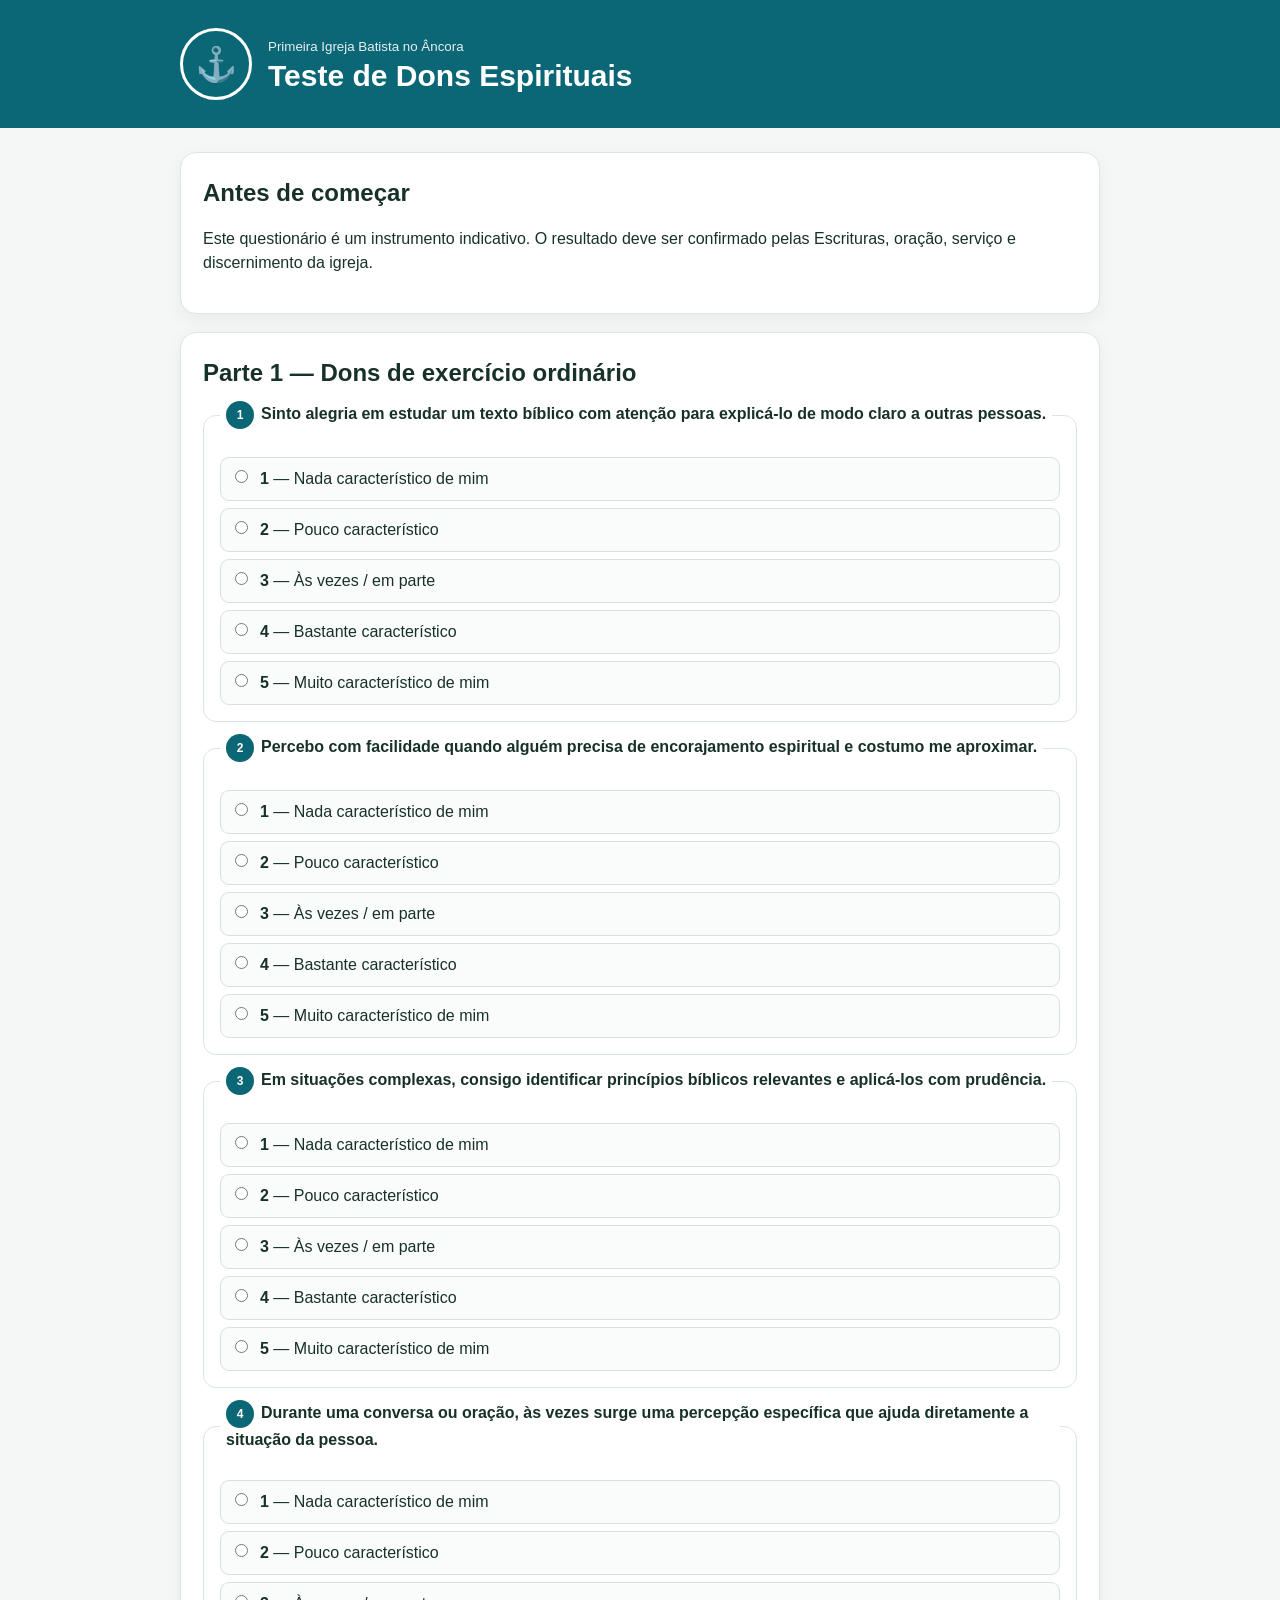
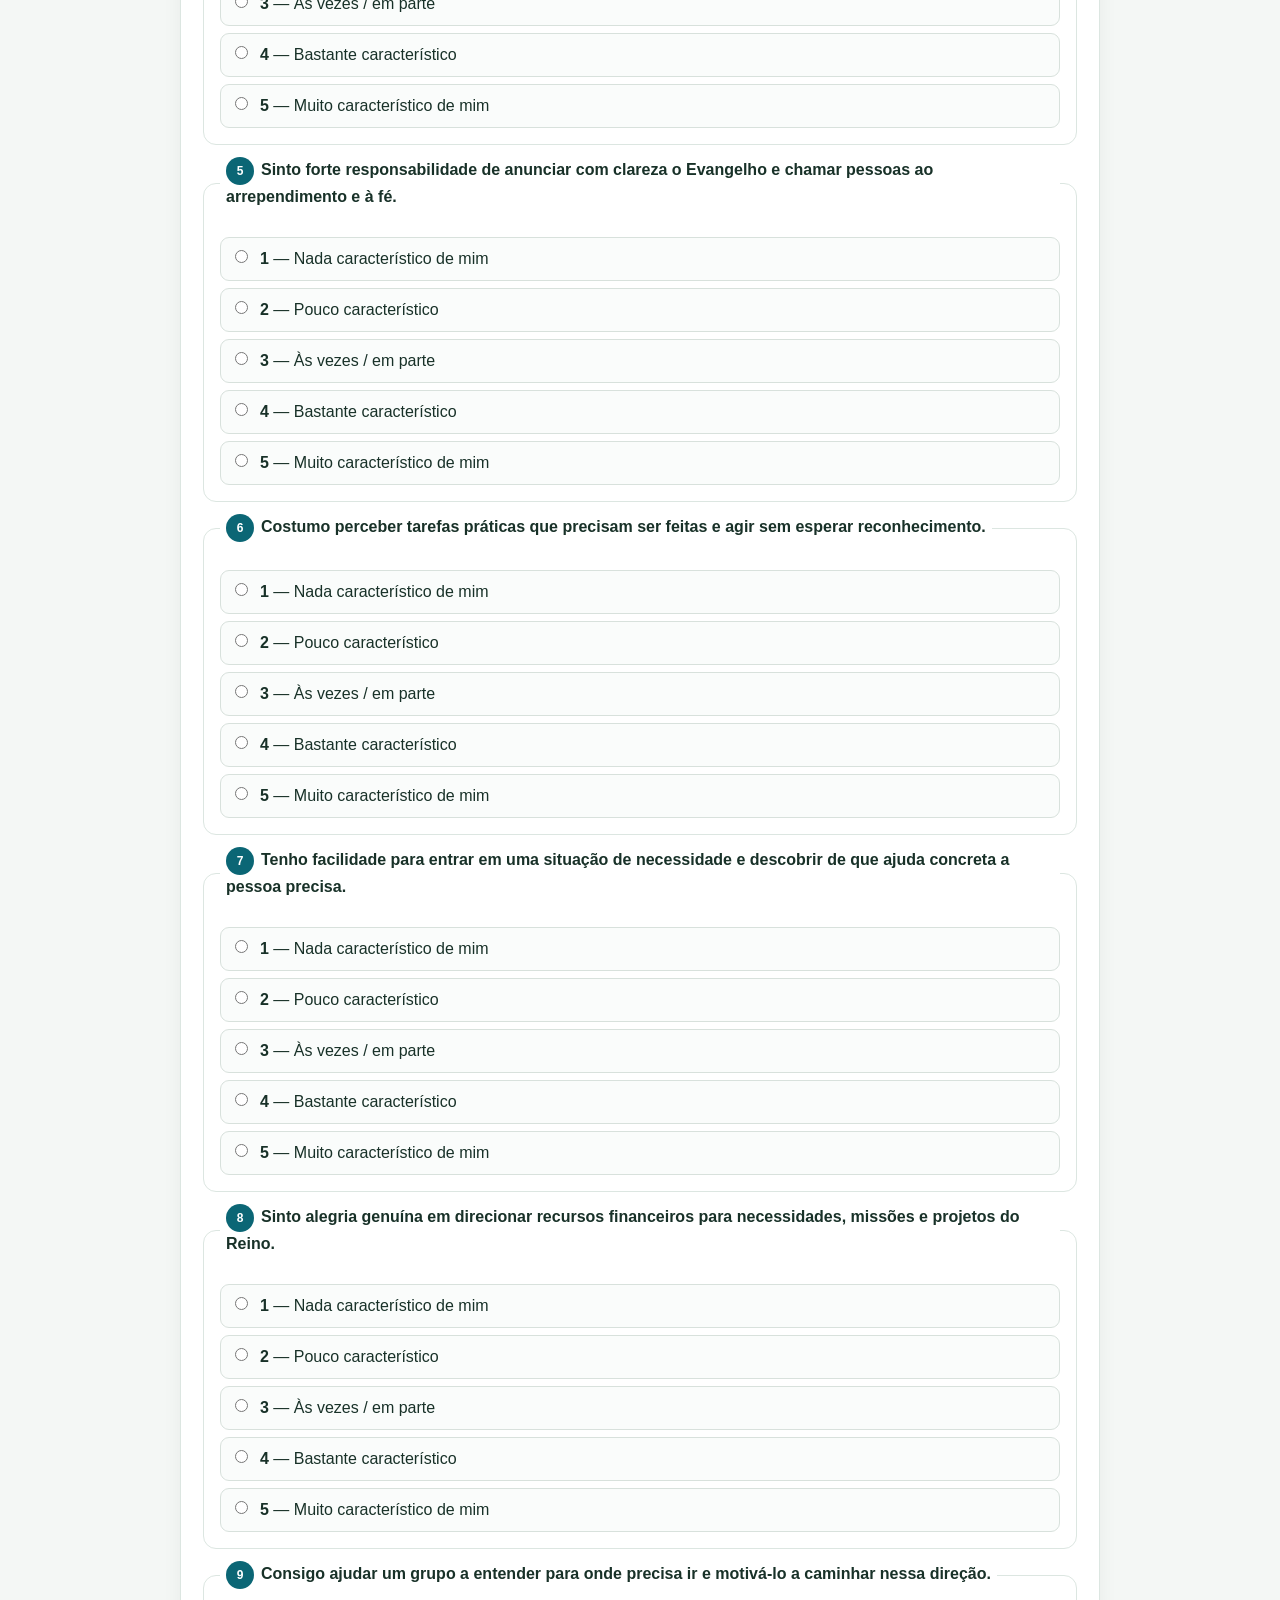
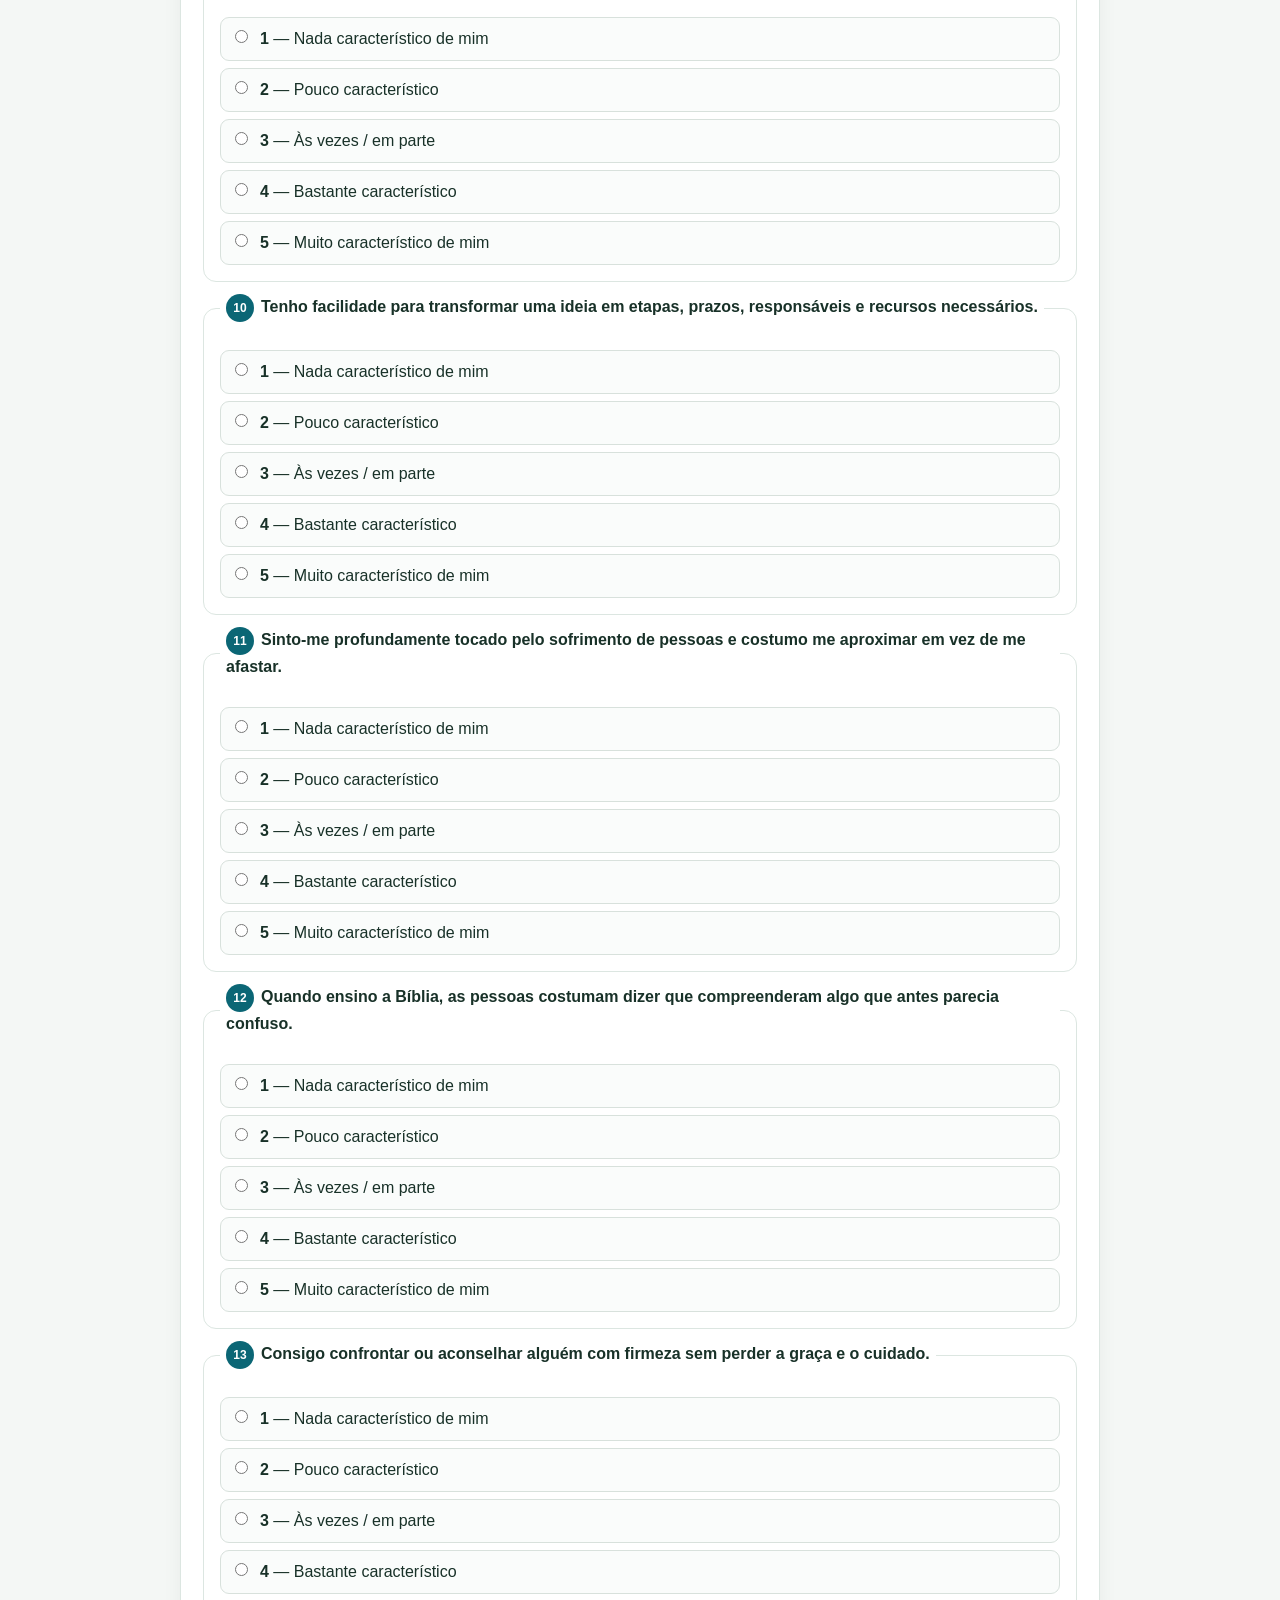
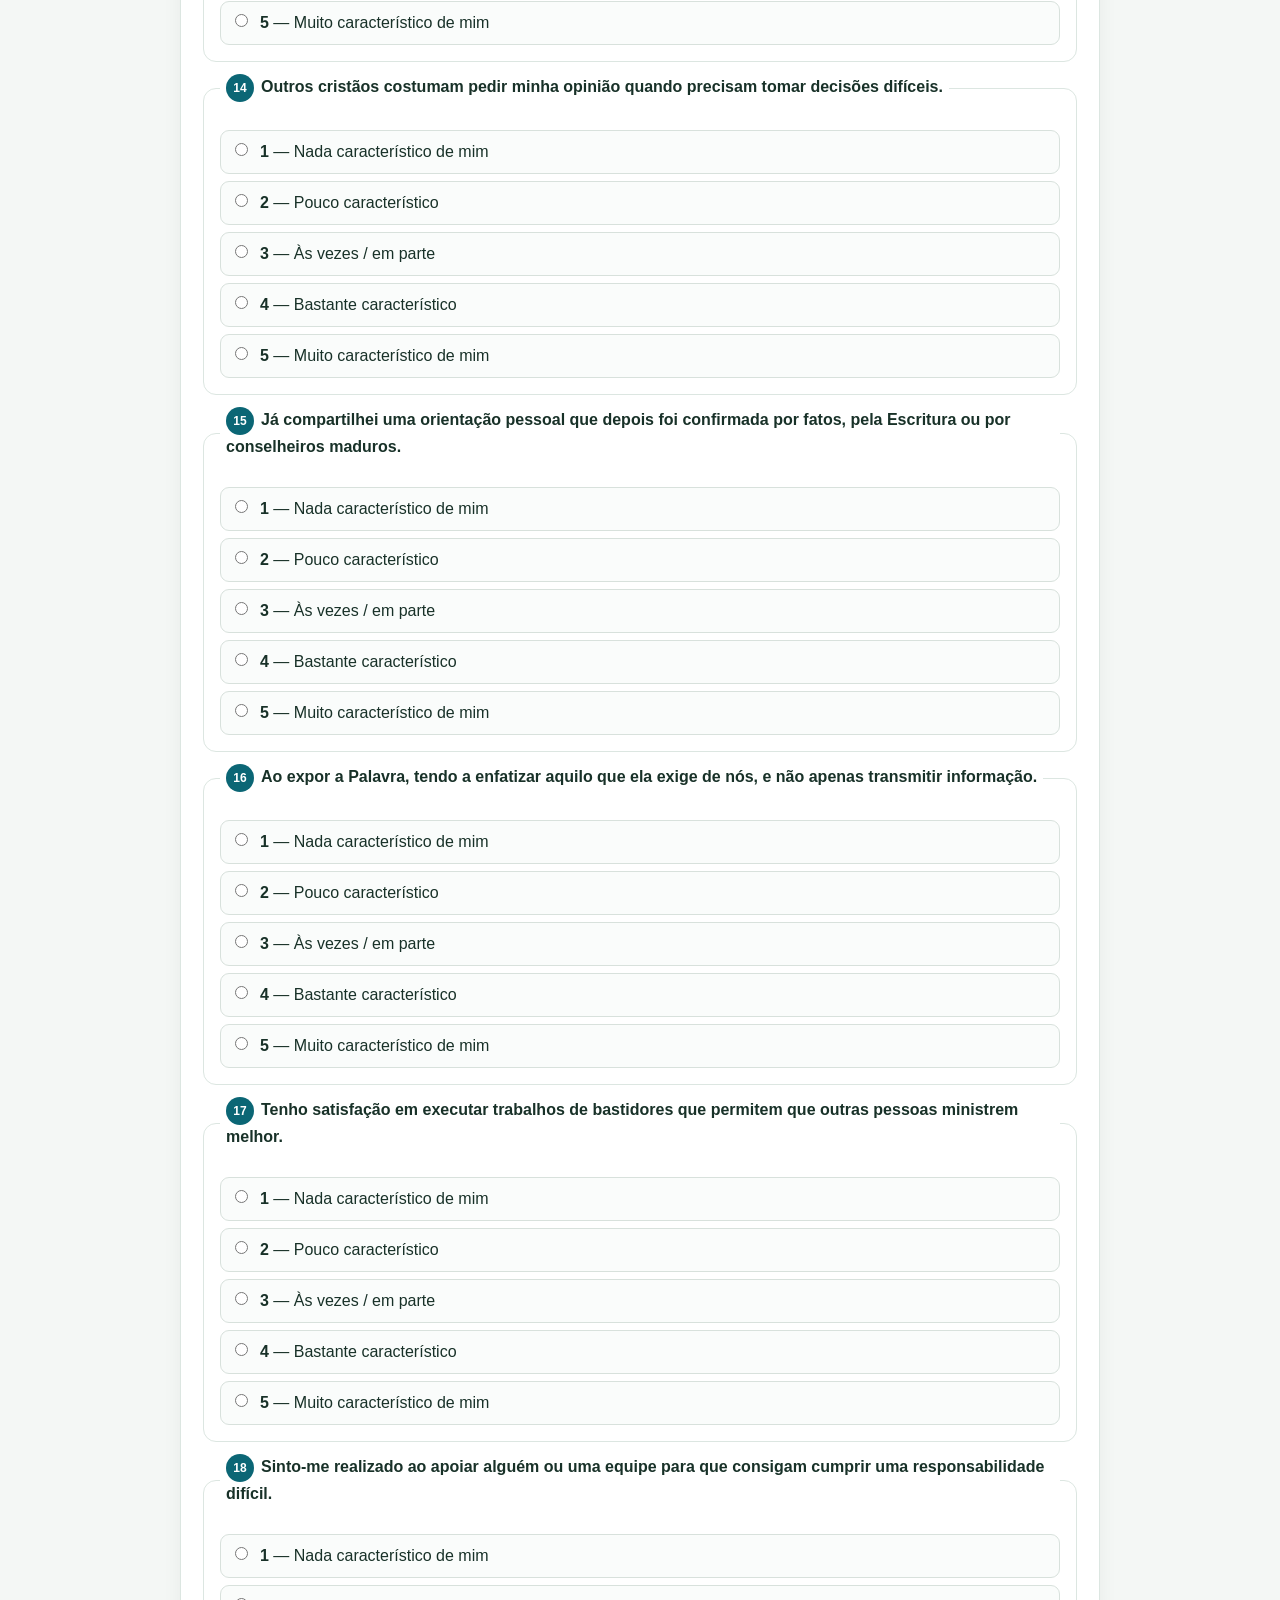
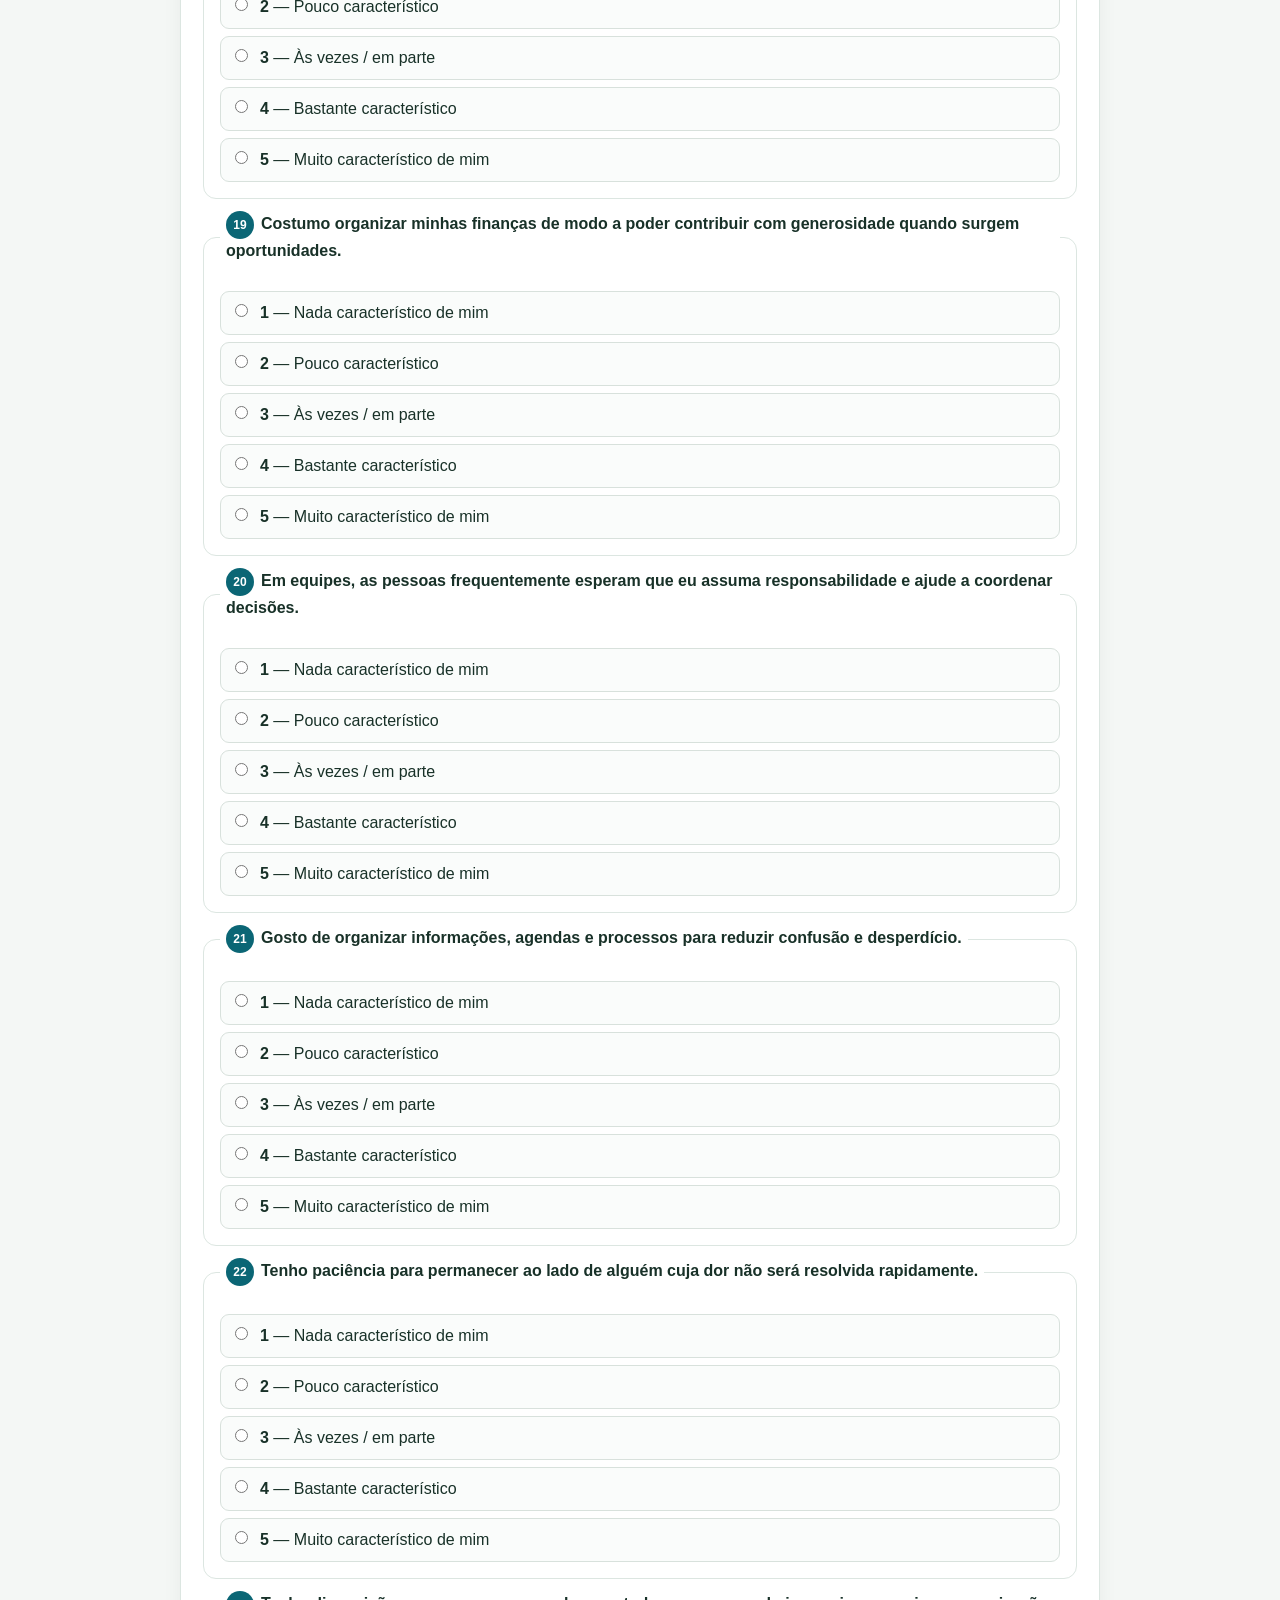
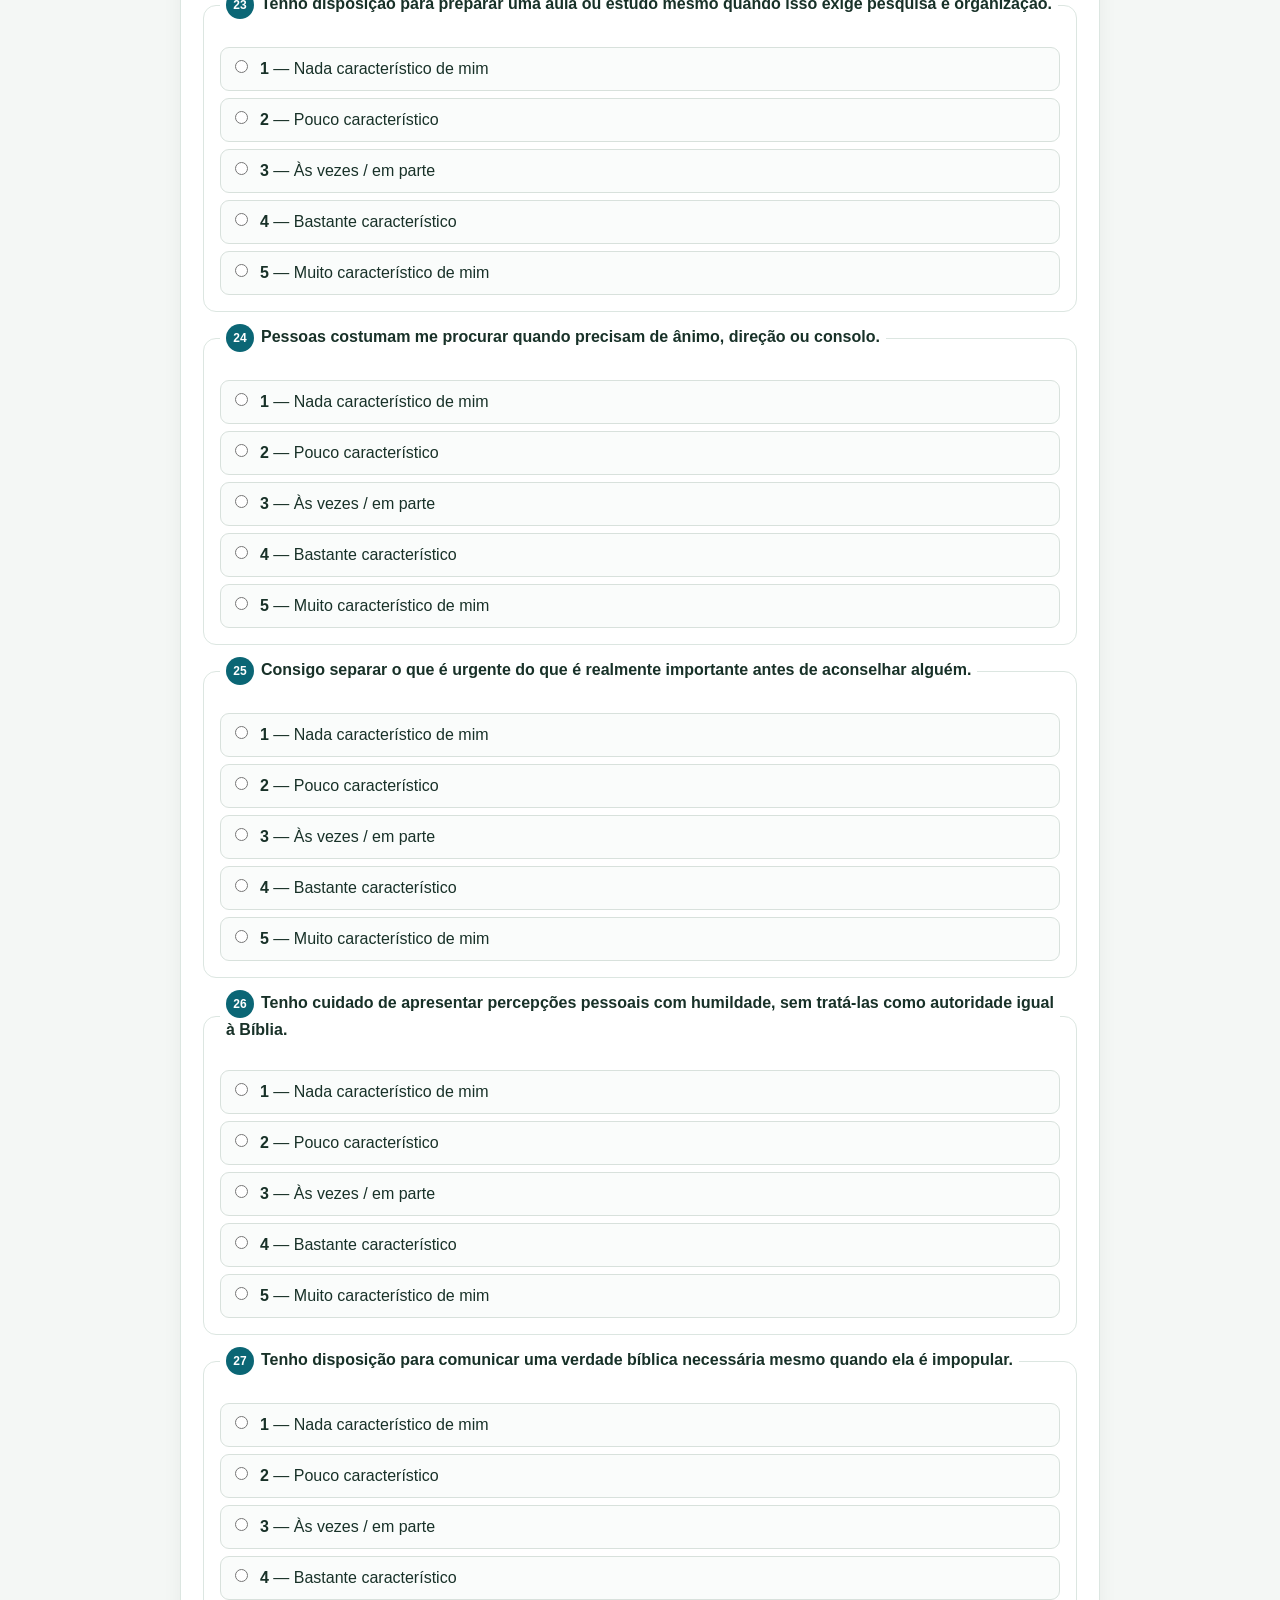
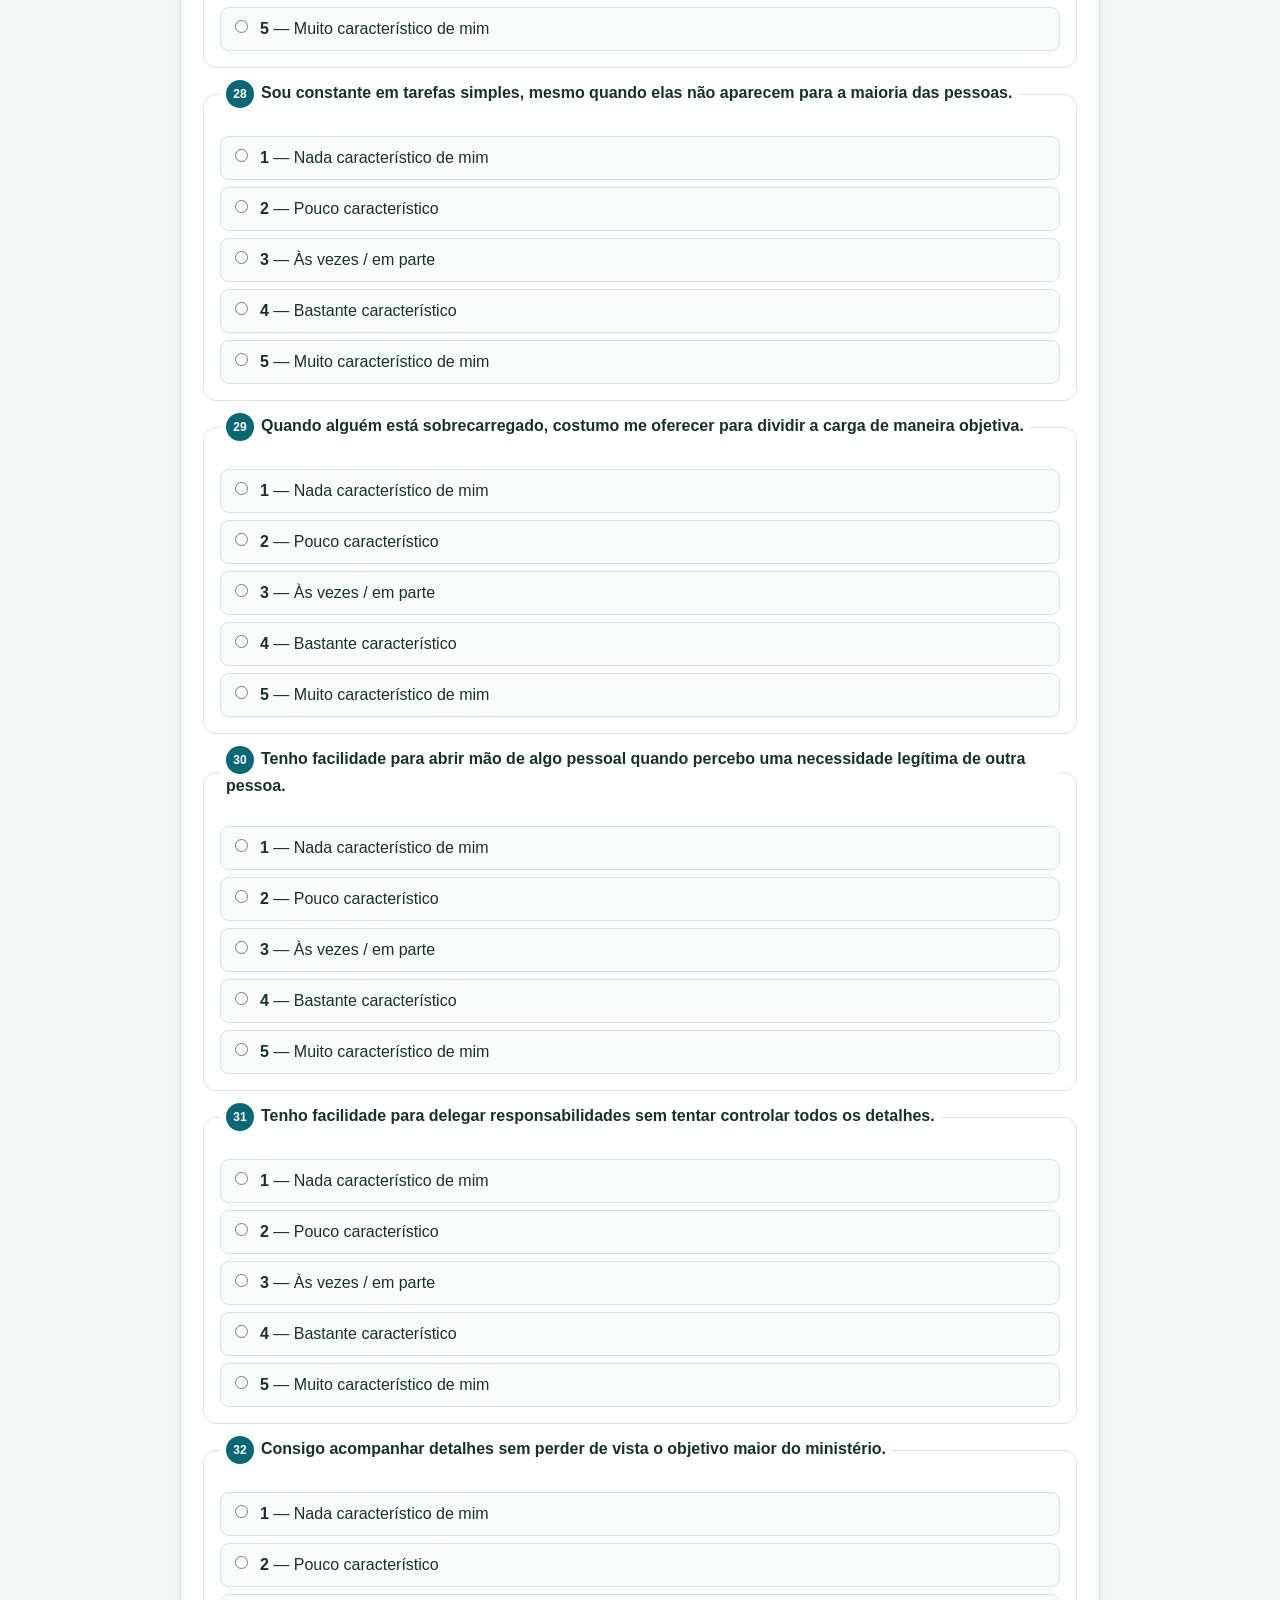
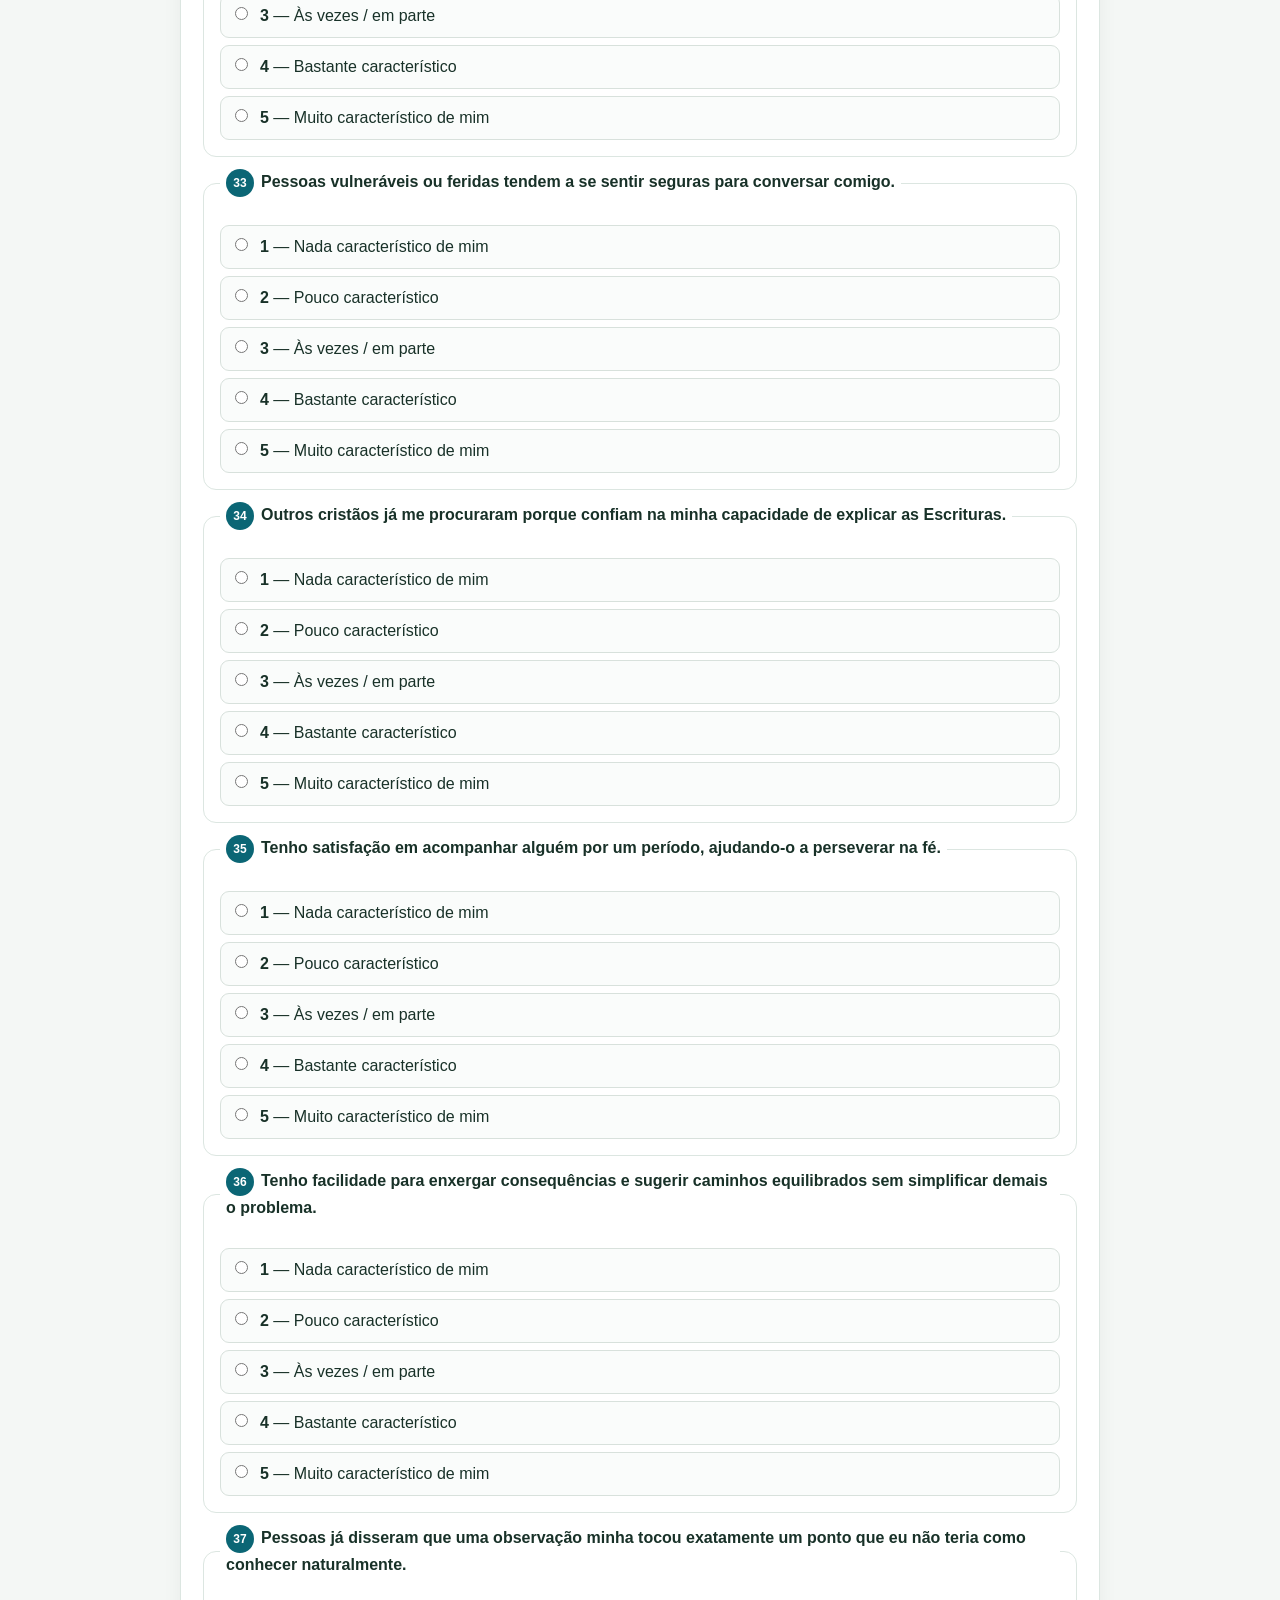
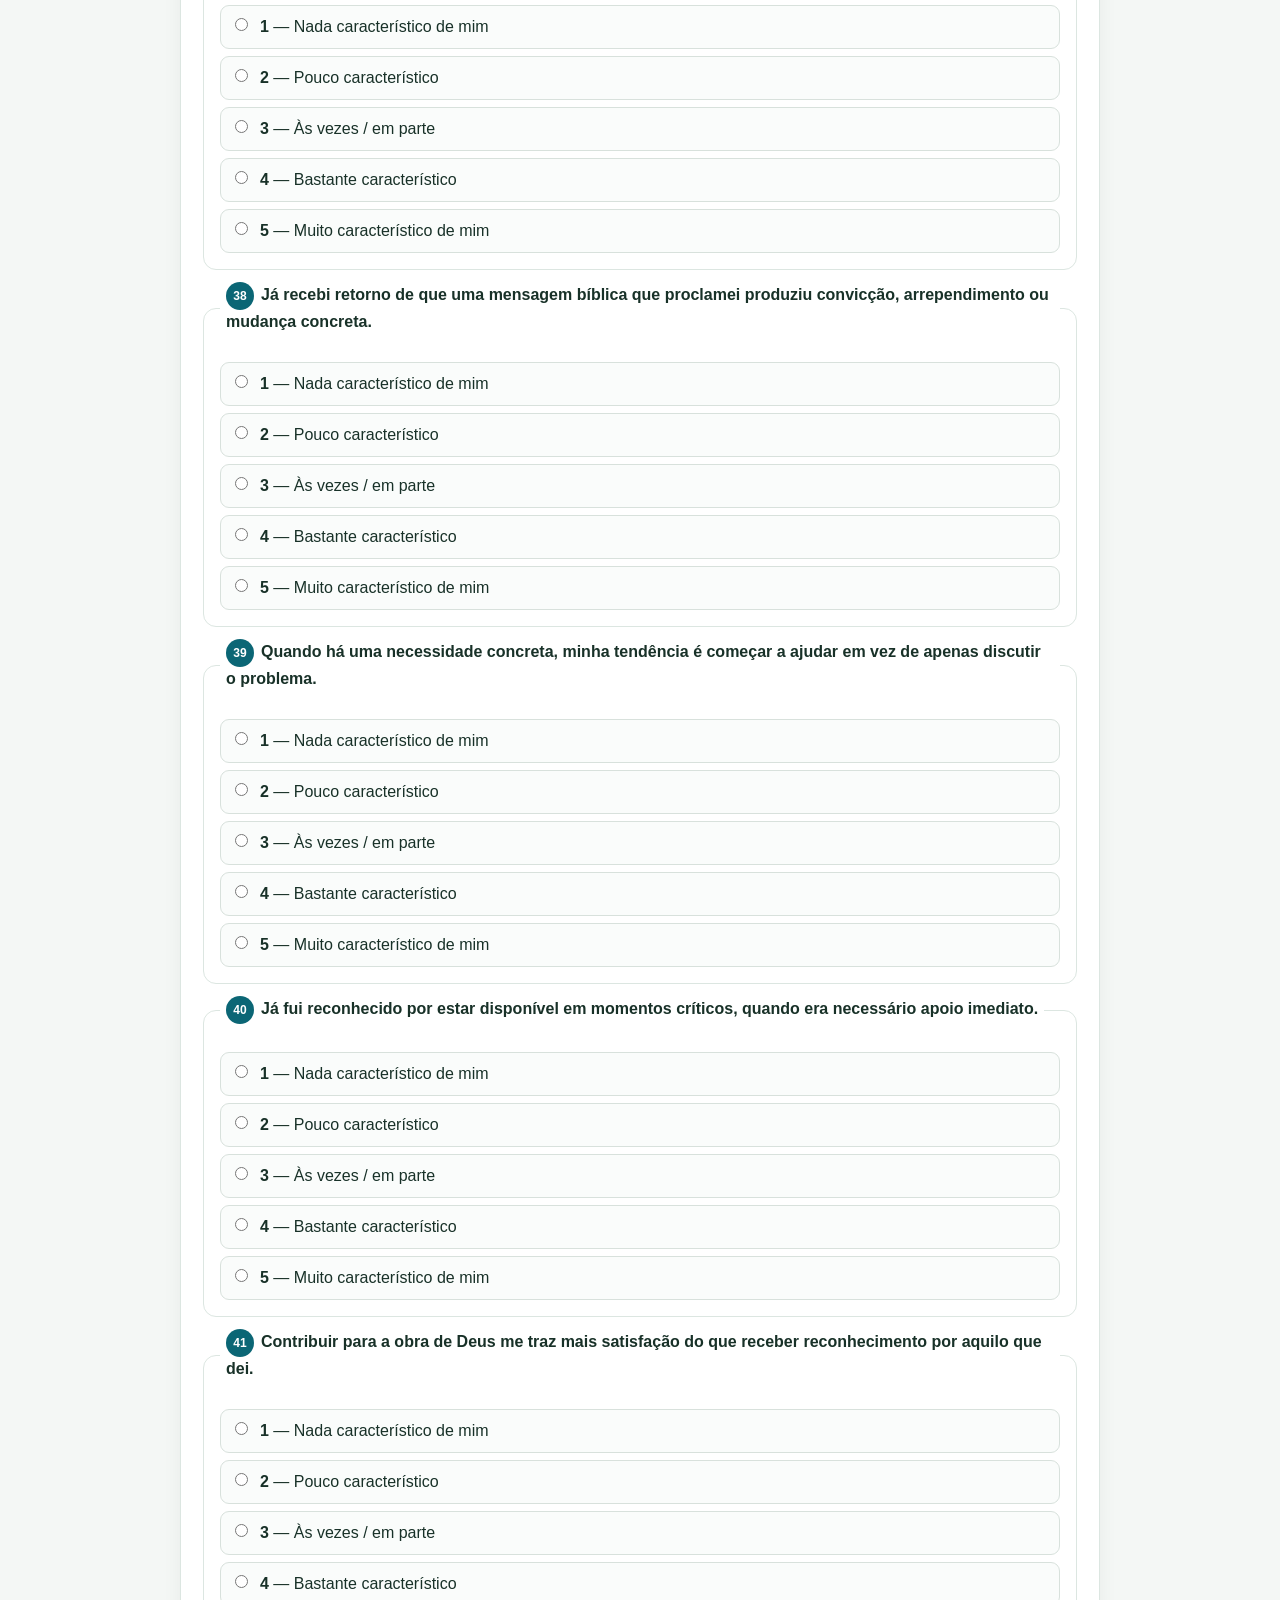
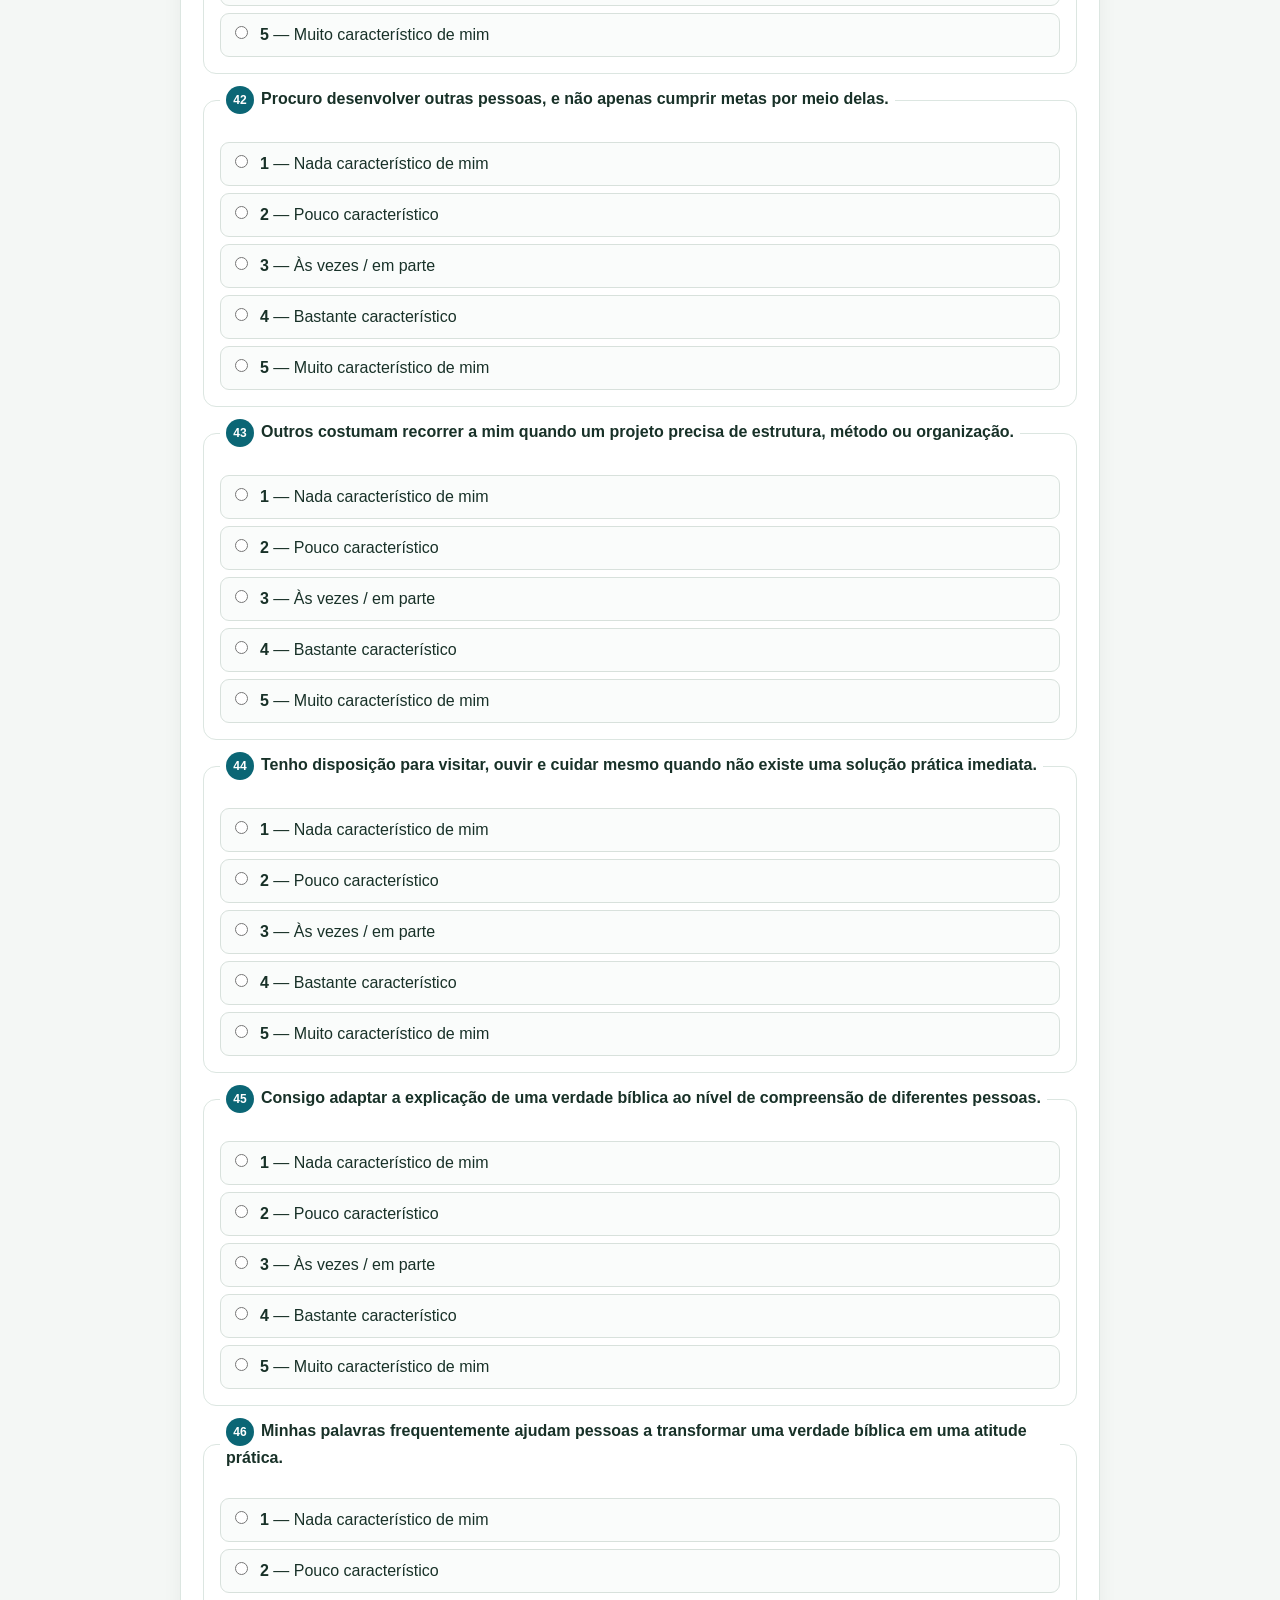
==== teste-dons-piba/index.html @ 8f3b0a71 "Publica página inicial do teste de dons" ====
<!doctype html><html lang="pt-BR"><head><meta charset="utf-8"><meta name="viewport" content="width=device-width,initial-scale=1"><title>Teste de Dons Espirituais — PIB no Âncora</title><link rel="stylesheet" href="style.css"></head><body><header><div class="wrap brand"><div class="mark">⚓</div><div><small>Primeira Igreja Batista no Âncora</small><h1>Teste de Dons Espirituais</h1></div></div></header><main class="wrap"><section class="card"><h2>Antes de começar</h2><p>Este questionário é um instrumento indicativo. O resultado deve ser confirmado pelas Escrituras, oração, serviço e discernimento da igreja.</p></section><form id="test" class="card"><h2>Parte 1 — Dons de exercício ordinário</h2><div id="ordinary"></div><h2>Parte 2 — Manifestações especiais</h2><div id="special"></div><button type="submit" class="primary">Ver resultados</button><div id="error" class="error">Responda todas as perguntas.</div></form><section id="results"><div class="card"><h2>Principais indicações</h2><div id="top" class="topgrid"></div></div><div class="card"><h2>Perfil completo</h2><div id="full"></div></div><div class="card"><h2>Manifestações especiais</h2><div id="specialResults" class="specialgrid"></div></div></section></main><script src="data1.js"></script><script src="data2.js"></script><script src="app.js"></script></body></html>
---- teste-dons-piba/style.css ----
*{box-sizing:border-box}body{margin:0;background:#f4f7f5;color:#183128;font-family:Arial,Helvetica,sans-serif;line-height:1.5}.wrap{width:94%;max-width:920px;margin:auto}header{background:#0b6675;color:#fff;padding:28px 0}.brand{display:flex;gap:16px;align-items:center}.mark{width:72px;height:72px;border:3px solid #fff;border-radius:50%;display:flex;align-items:center;justify-content:center;font-size:34px;font-weight:bold}.brand small{display:block;opacity:.9;margin-bottom:3px}.brand h1{margin:0;font-size:30px;line-height:1.05}main{padding:24px 0 48px}.card{background:#fff;border:1px solid #dce6e1;border-radius:16px;padding:22px;margin-bottom:18px;box-shadow:0 6px 20px rgba(0,0,0,.05)}h2{margin:0 0 10px}h3{margin:0 0 8px}.muted{color:#65756e}.notice{background:#eaf4f1;border-left:4px solid #0b6675;padding:13px 15px;border-radius:10px}.profile{display:grid;grid-template-columns:1fr 1fr;gap:12px}.profile label{font-weight:bold}.profile input{width:100%;margin-top:5px;padding:11px;border:1px solid #ccd8d2;border-radius:9px;font:inherit}.question{border:1px solid #dce6e1;border-radius:13px;padding:16px;margin:0 0 12px}.question legend{font-weight:bold;padding:0 6px}.qnum{display:inline-flex;width:28px;height:28px;align-items:center;justify-content:center;border-radius:50%;background:#0b6675;color:#fff;font-size:12px;margin-right:7px}.options{display:grid;gap:7px;margin-top:12px}.option{display:flex;align-items:flex-start;gap:9px;padding:9px;border:1px solid #d8e1dc;border-radius:9px;background:#fafcfb;cursor:pointer}.option input{margin-top:3px}.section-title{padding-top:8px}.actions{display:flex;gap:10px;flex-wrap:wrap;margin-top:16px}button,.btn{border:0;border-radius:10px;padding:12px 16px;font-weight:bold;cursor:pointer;text-decoration:none;display:inline-block}.primary{background:#0b6675;color:#fff}.secondary{background:#edf2ef;color:#183128}.error{display:none;background:#fff0f0;color:#8f2727;border:1px solid #efc8c8;padding:12px;border-radius:10px;margin-top:12px}#results{display:none}.topgrid{display:grid;grid-template-columns:repeat(3,1fr);gap:12px}.result{border:1px solid #dce6e1;border-radius:13px;padding:15px;background:#fafcfb}.rank{font-size:12px;text-transform:uppercase;color:#0b6675;font-weight:bold}.score{display:inline-block;margin:5px 0;background:#e5f0ed;border-radius:999px;padding:4px 8px;font-weight:bold}.bar{height:8px;background:#e7ece9;border-radius:99px;overflow:hidden;margin:7px 0}.bar span{display:block;height:100%;background:#0b6675}.row{padding:13px 0;border-bottom:1px solid #e5ebe8}.row:last-child{border-bottom:0}.rowhead{display:flex;justify-content:space-between;gap:10px;font-weight:bold}.specialgrid{display:grid;grid-template-columns:1fr 1fr;gap:10px}.tag{display:inline-block;padding:5px 8px;border-radius:999px;font-size:12px;font-weight:bold}.low{background:#edf1ef}.mid{background:#fff3c9}.high{background:#f8dfd7}.contact{background:#173f42;color:#fff}.contact a{color:#fff}.tiny{font-size:13px}footer{text-align:center;color:#68766f;padding:0 0 35px}@media(max-width:700px){.profile,.topgrid,.specialgrid{grid-template-columns:1fr}.brand h1{font-size:25px}.mark{width:58px;height:58px;font-size:28px}.card{padding:17px}}@media print{header,#test,.actions,footer{display:none!important}#results{display:block!important}.card{box-shadow:none}}
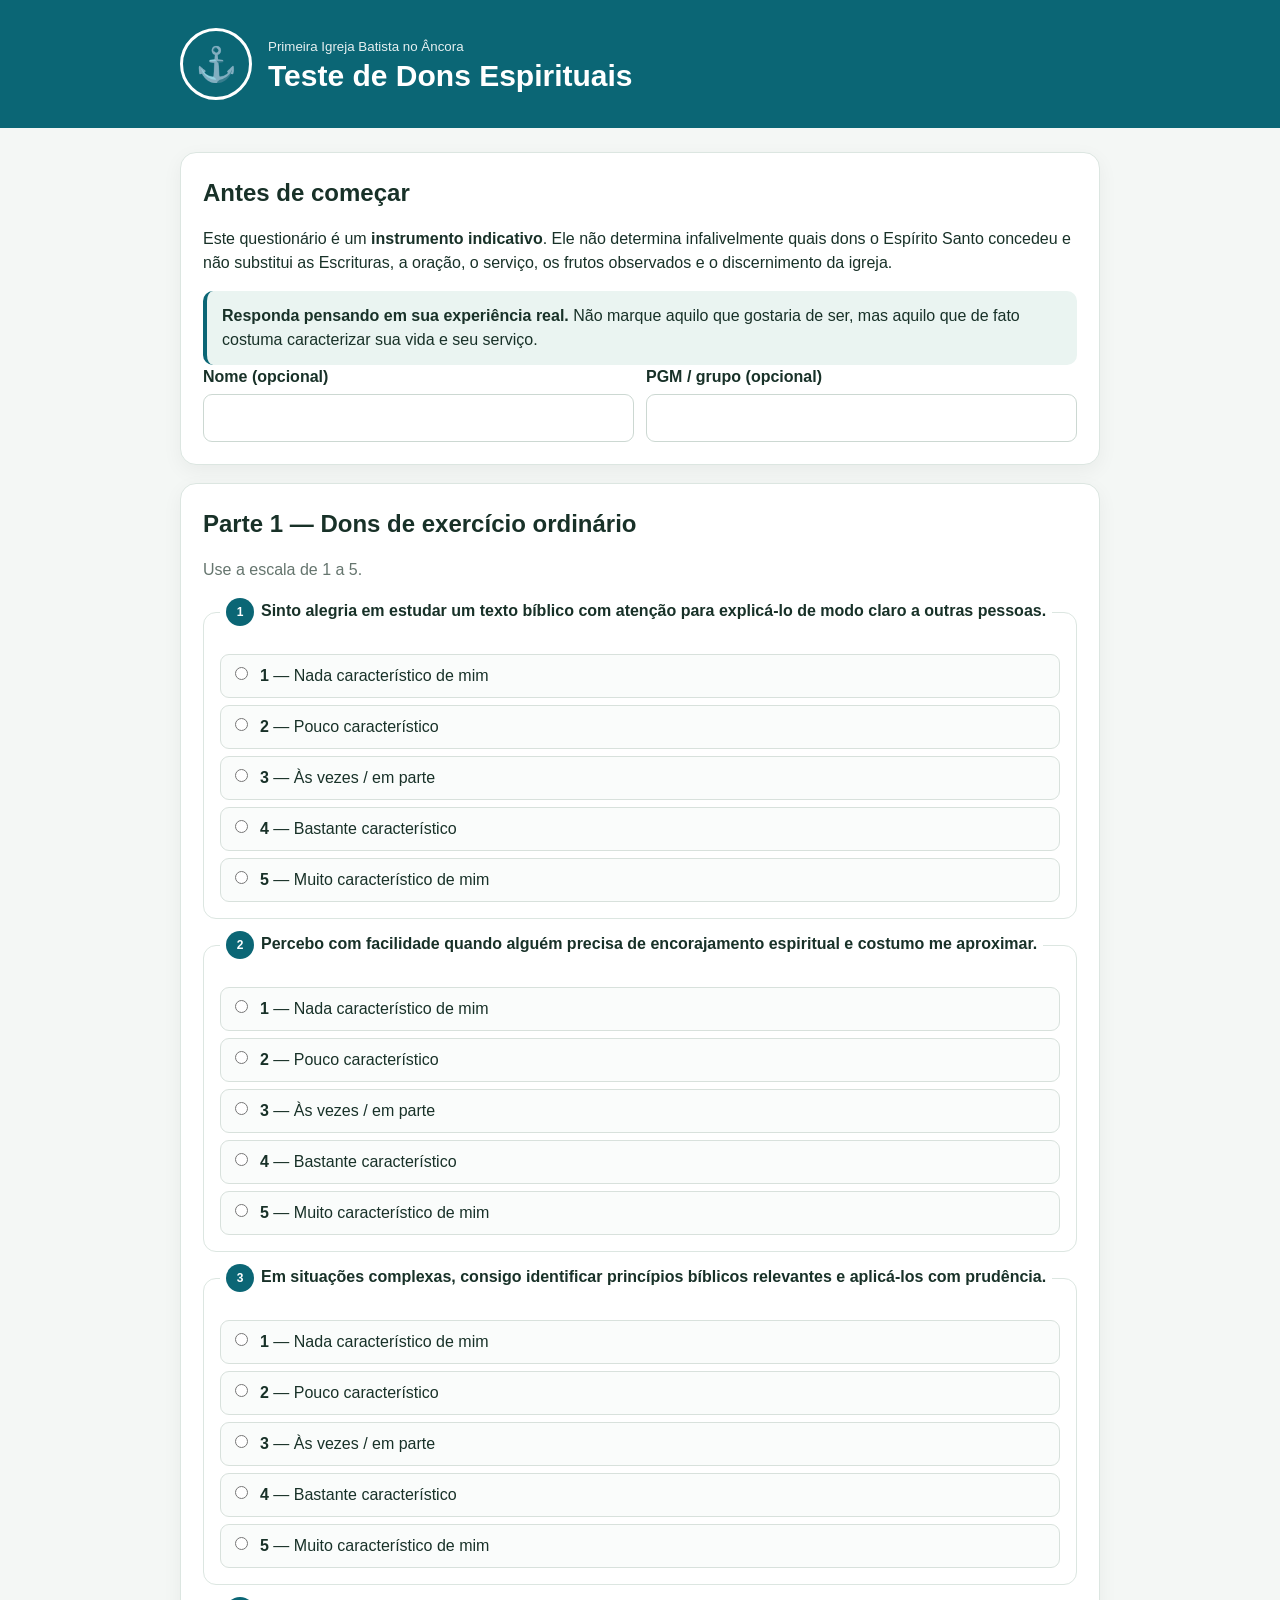
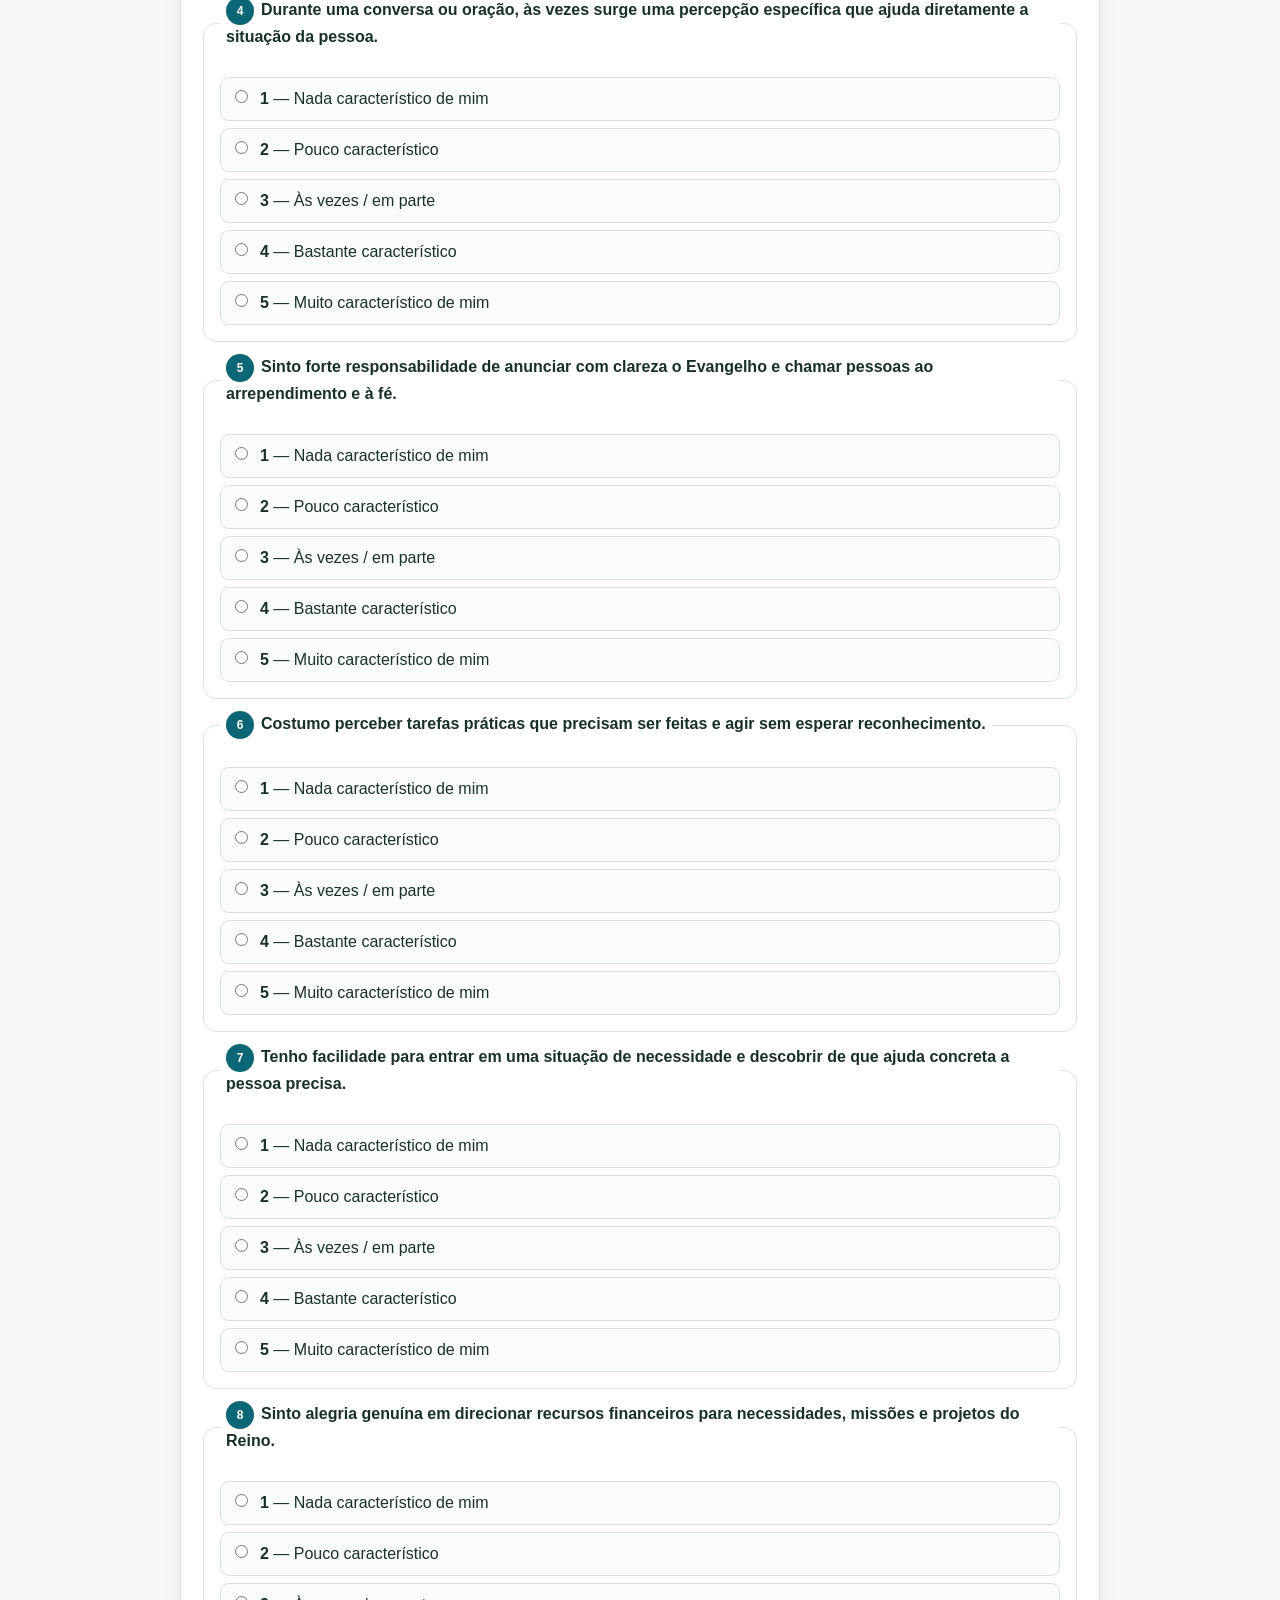
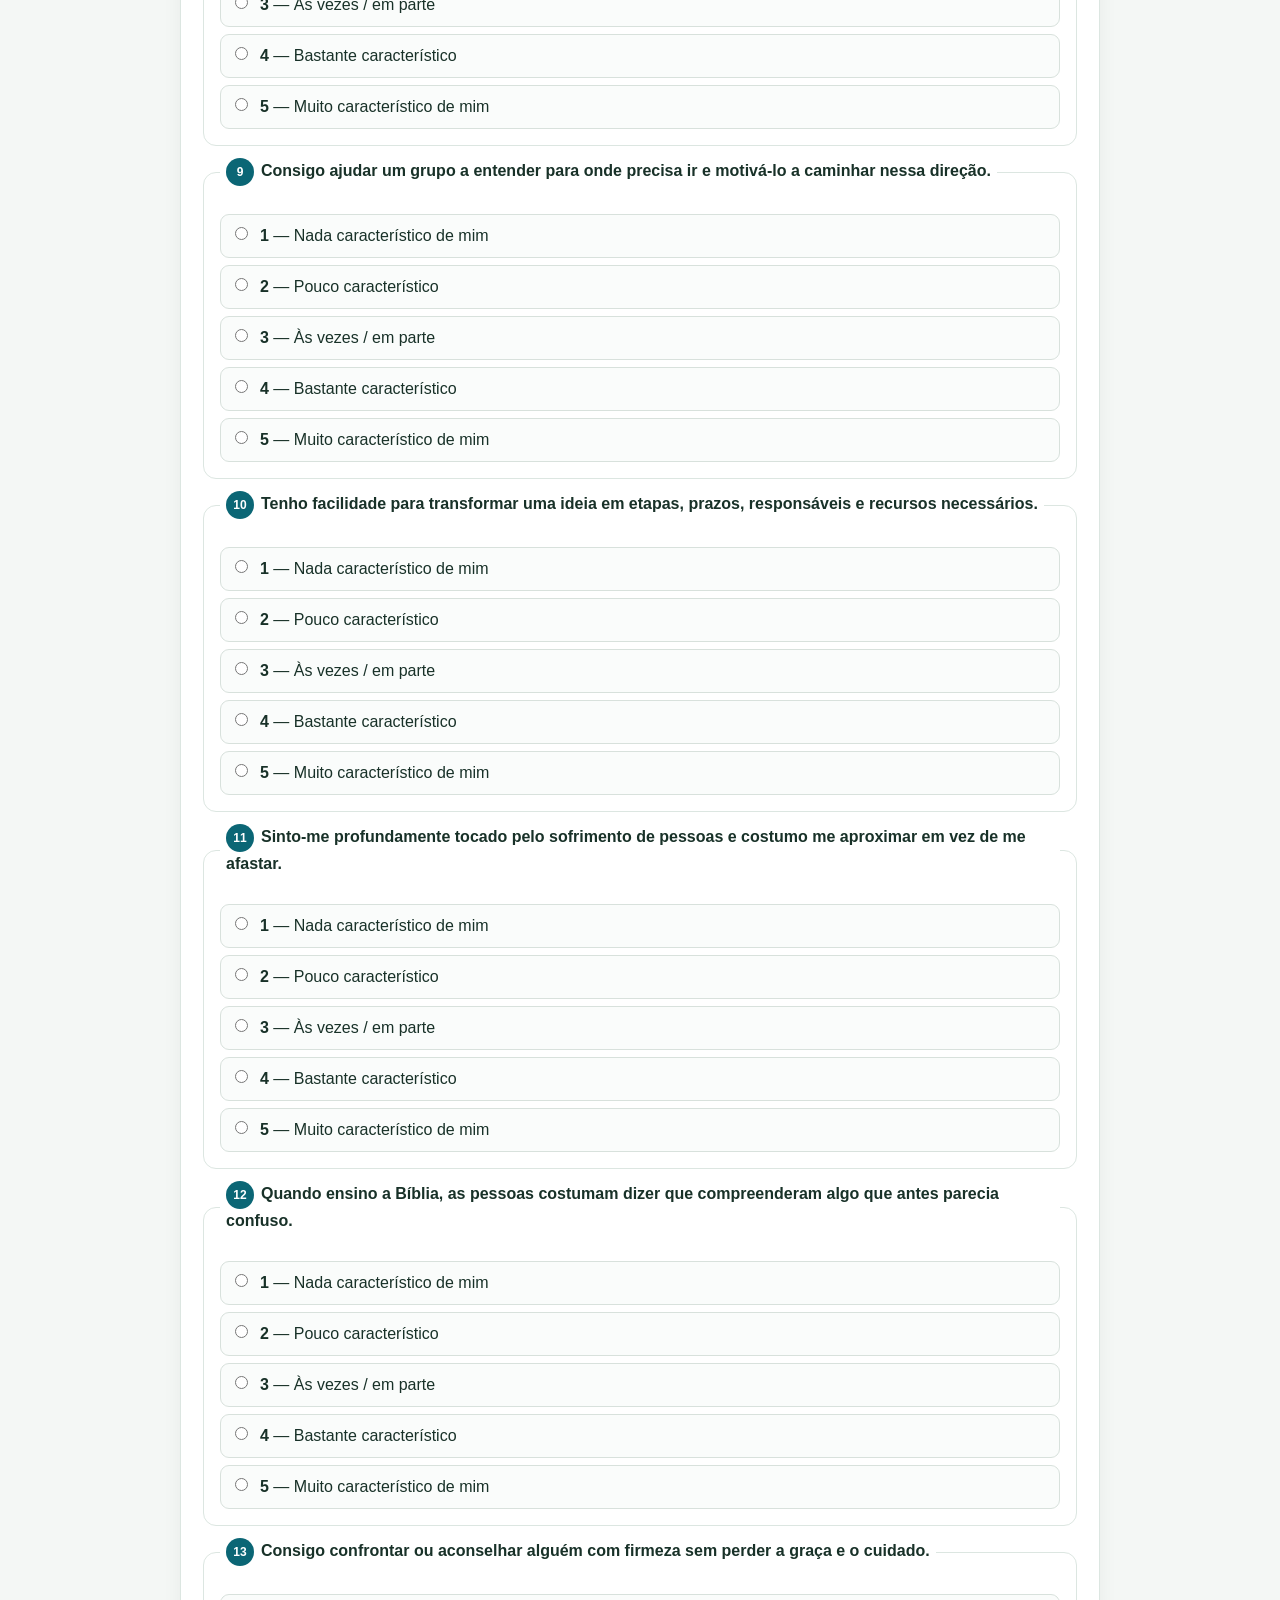
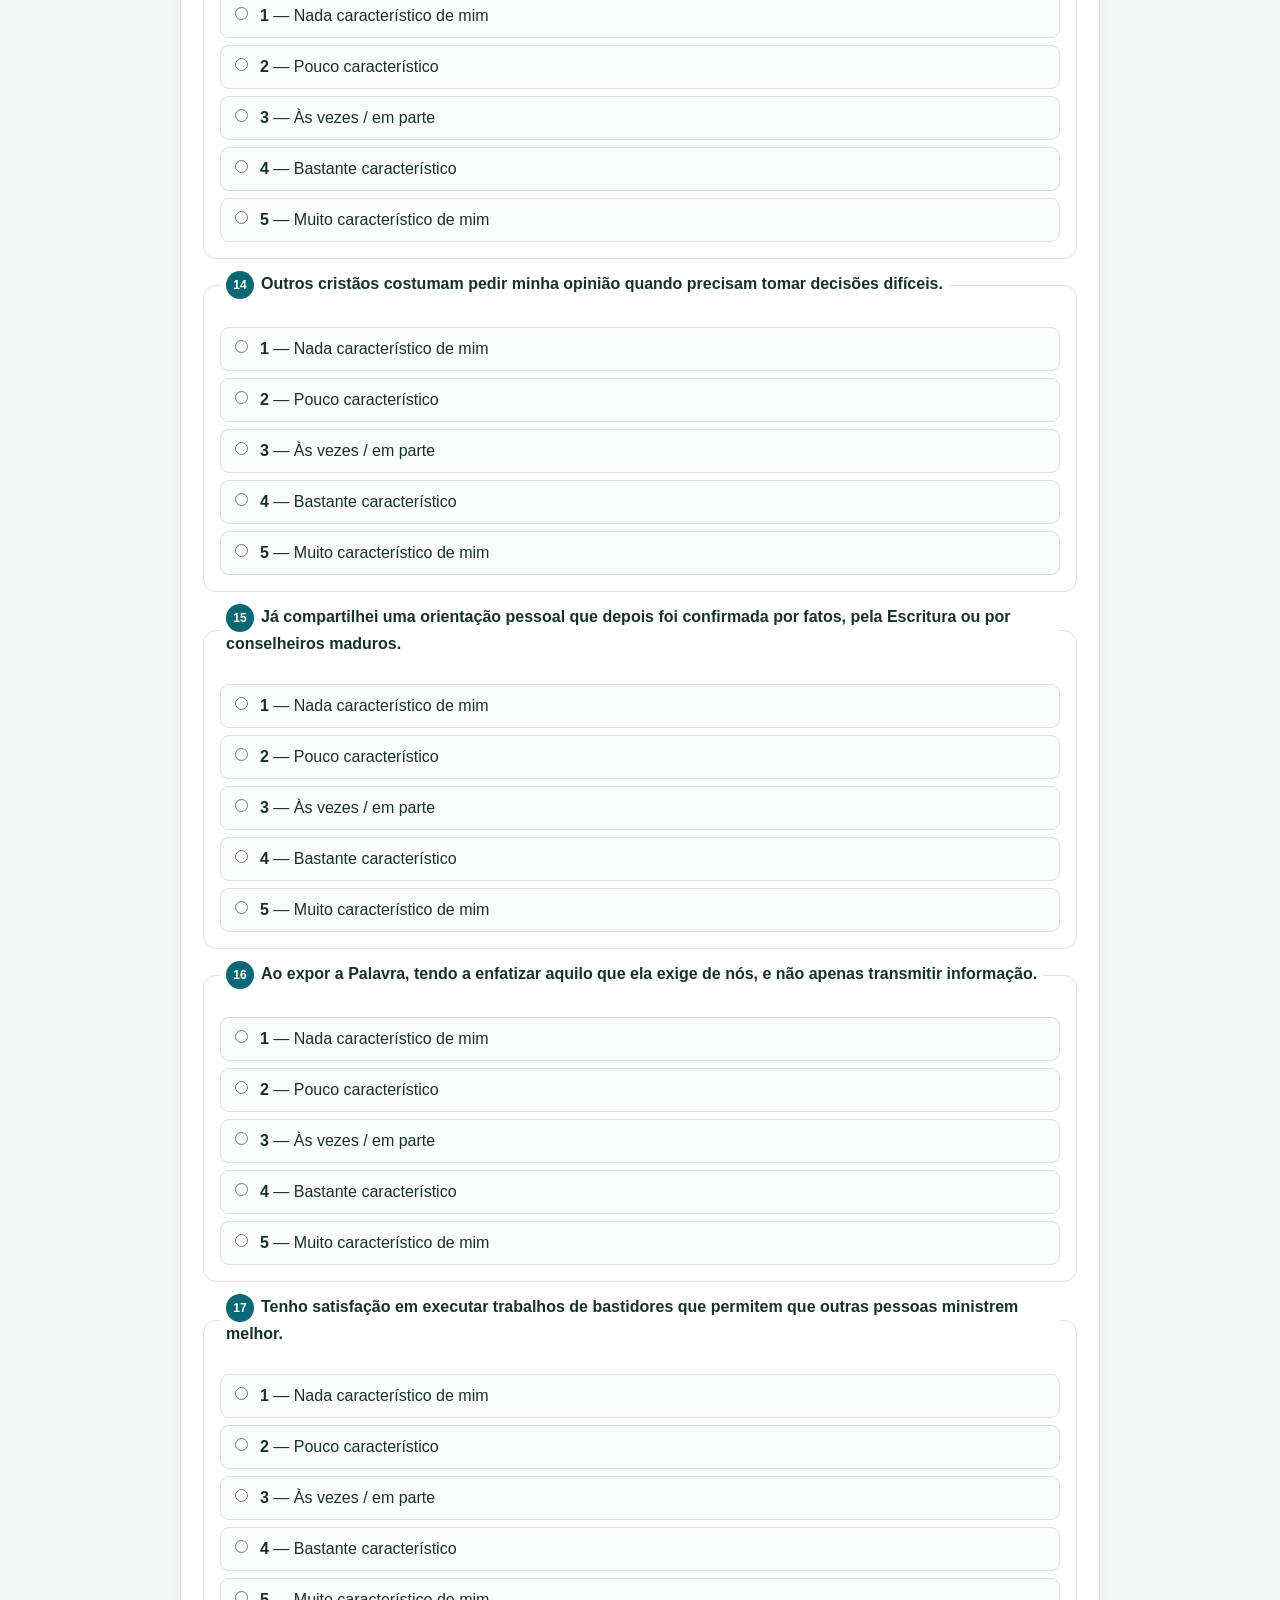
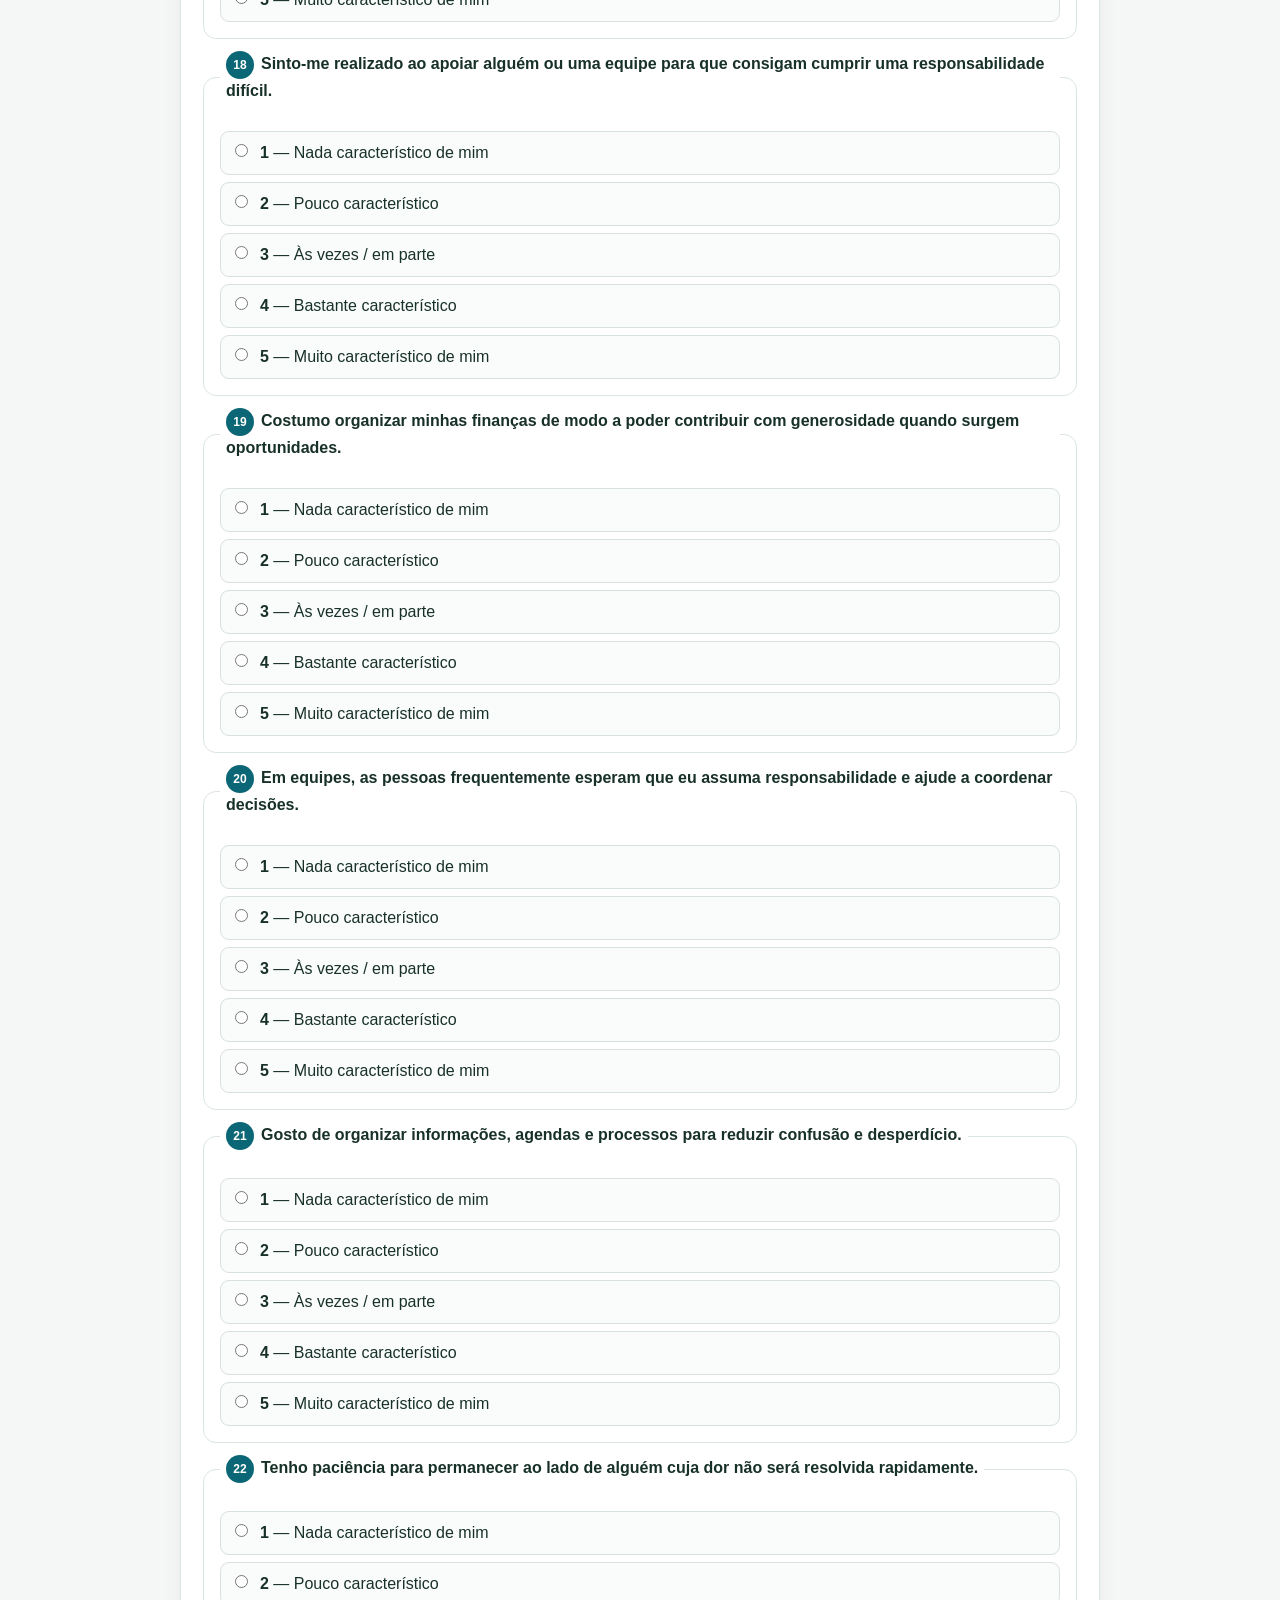
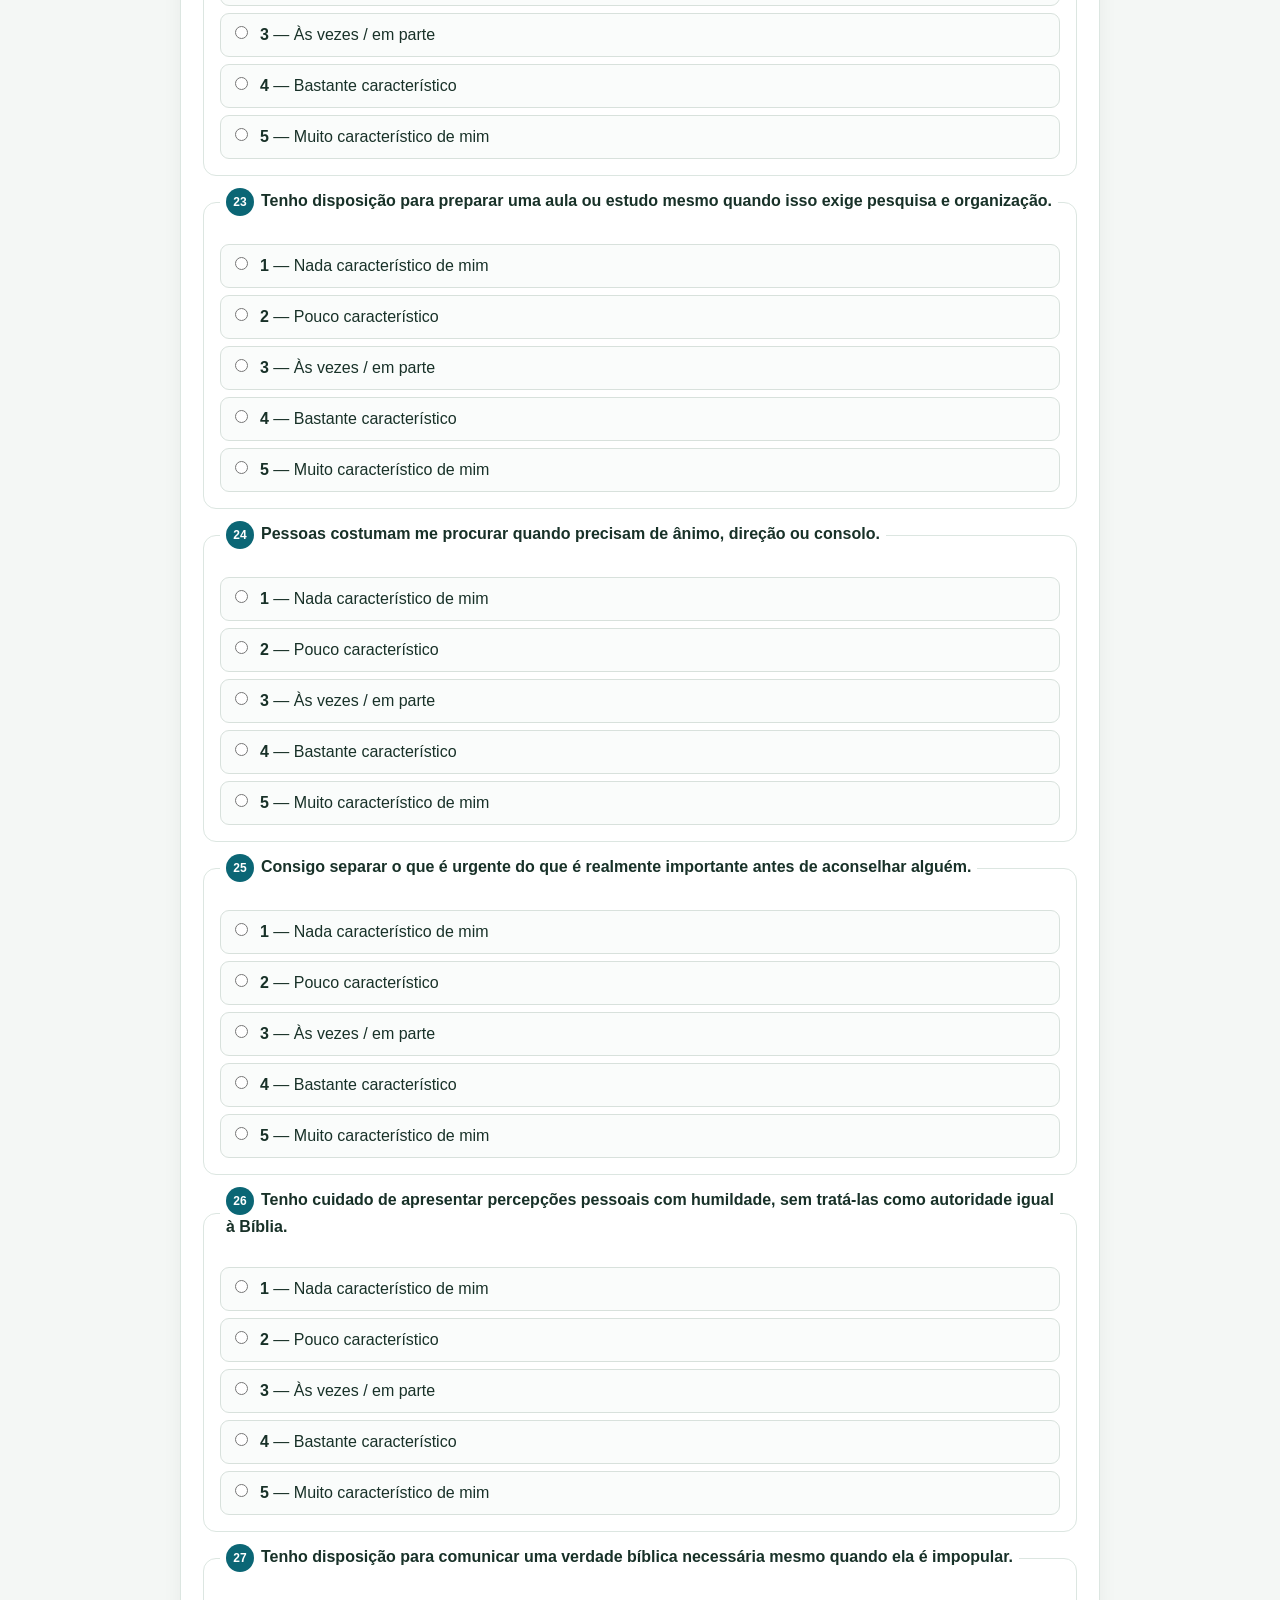
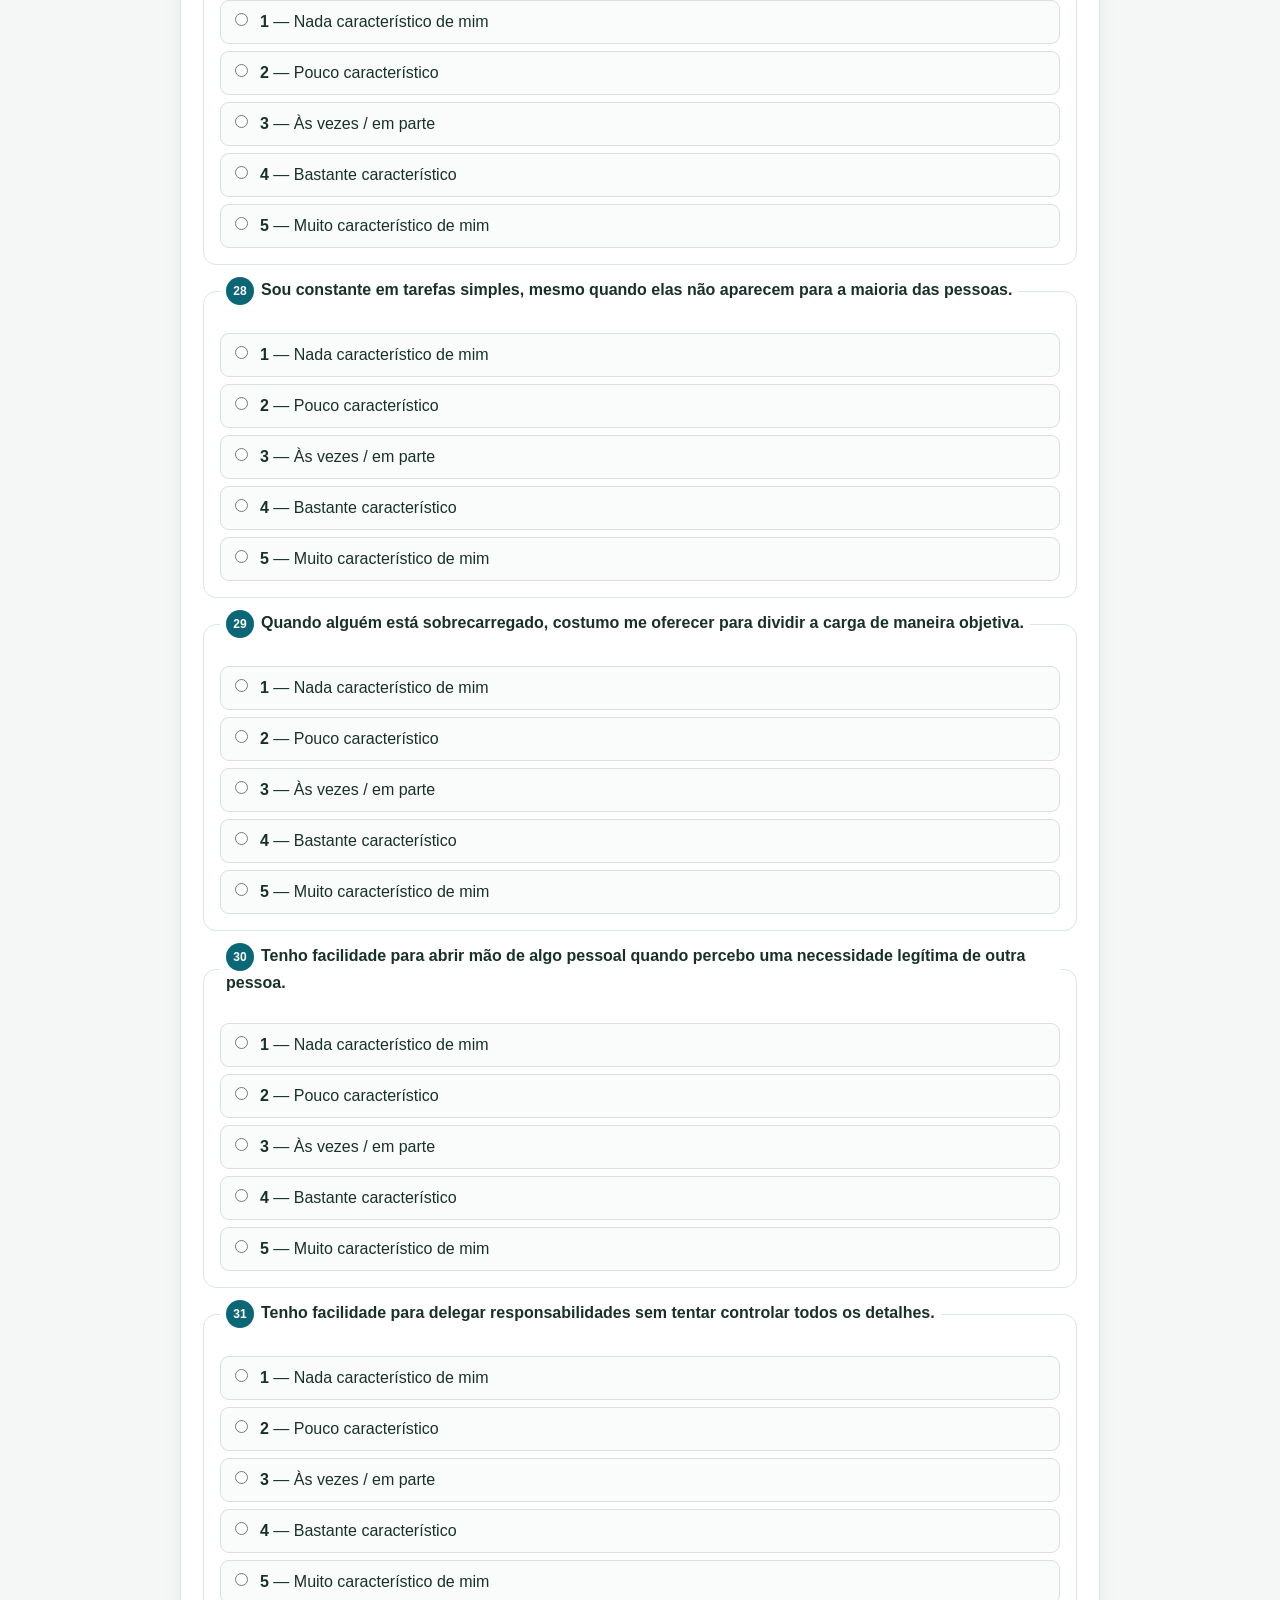
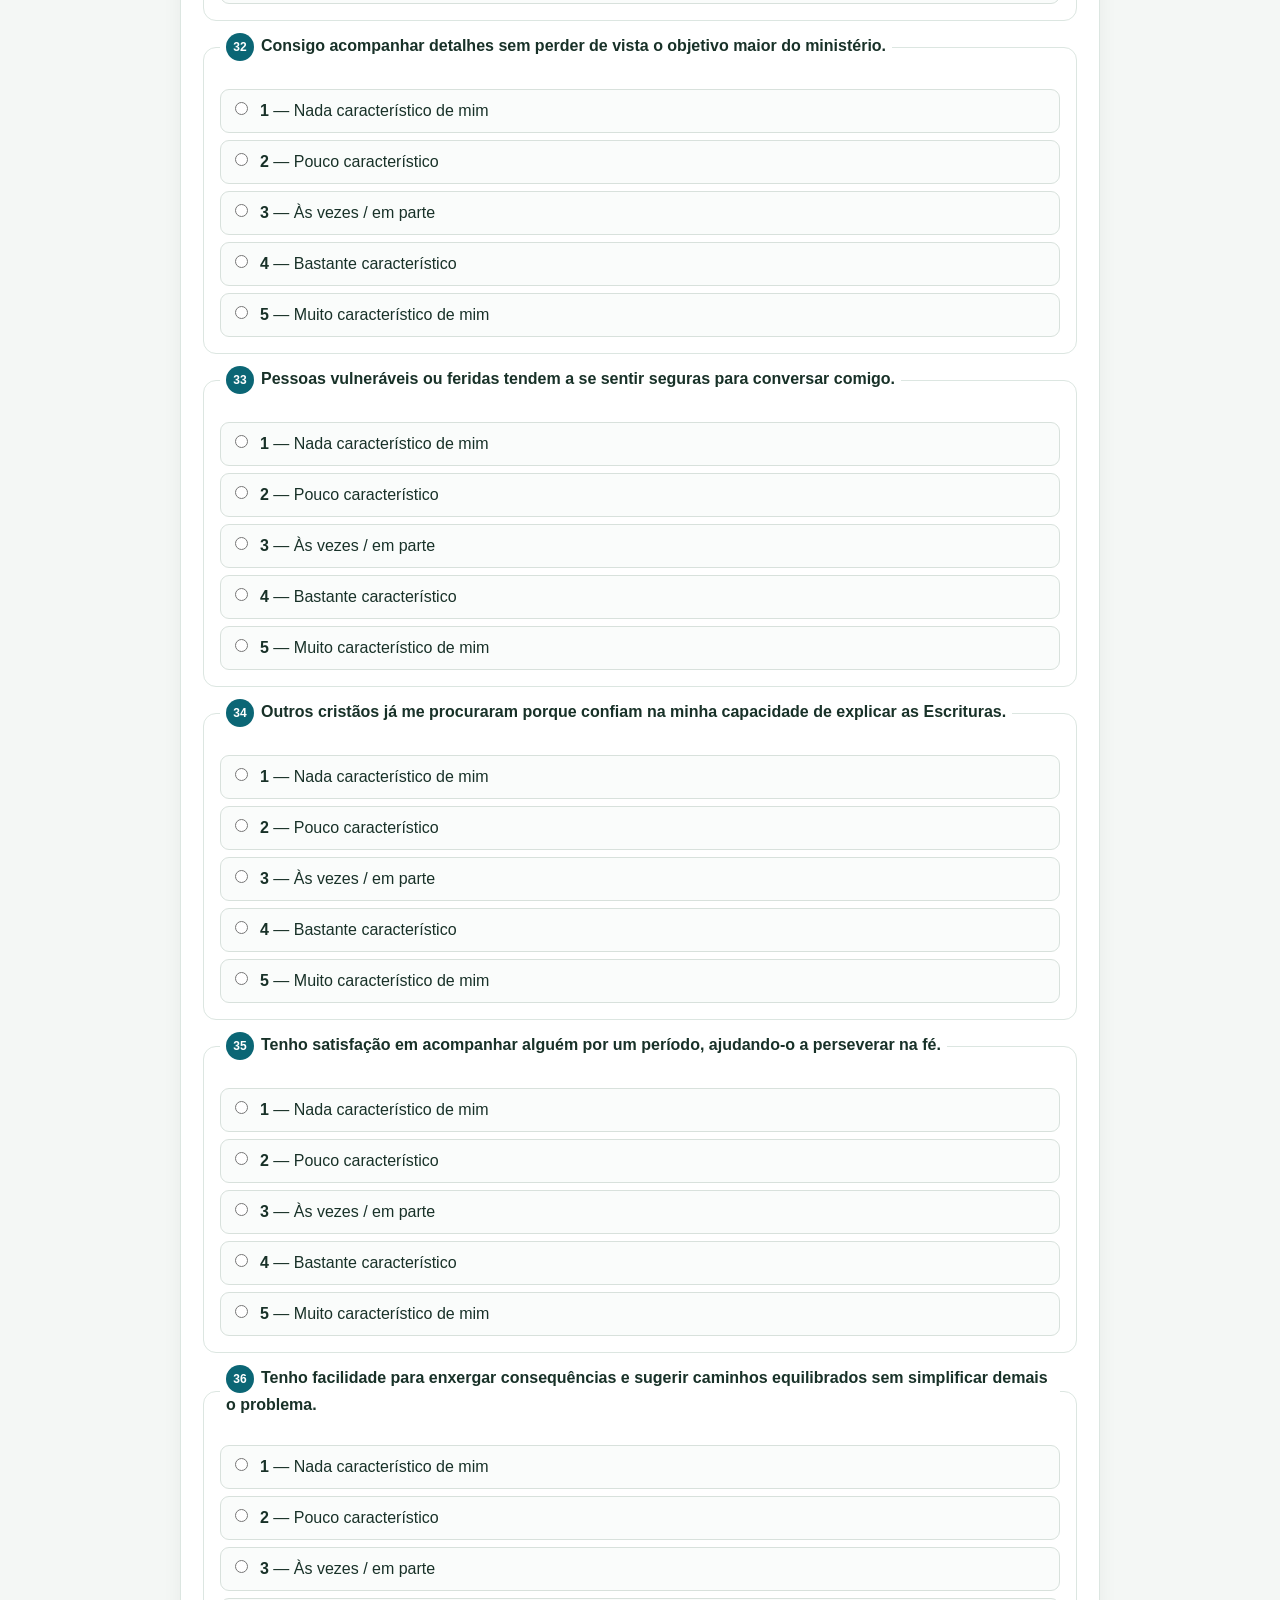
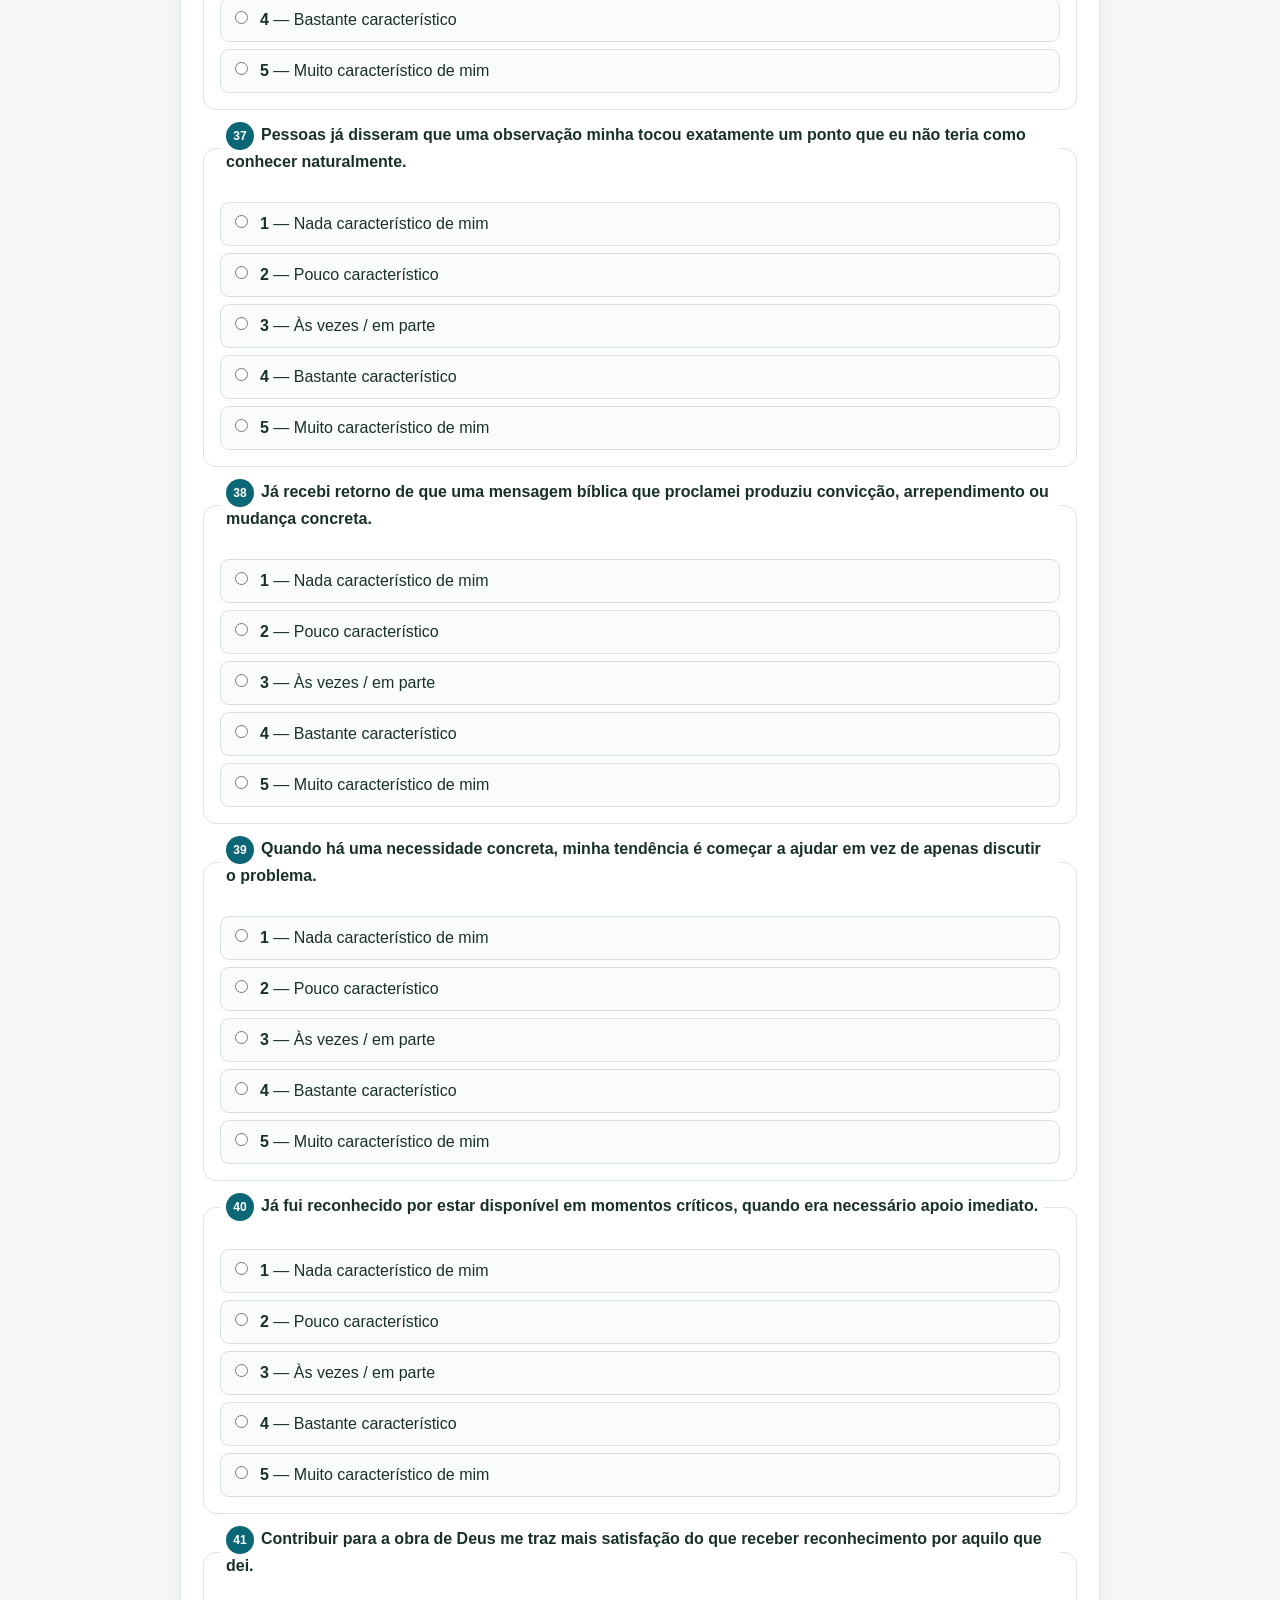
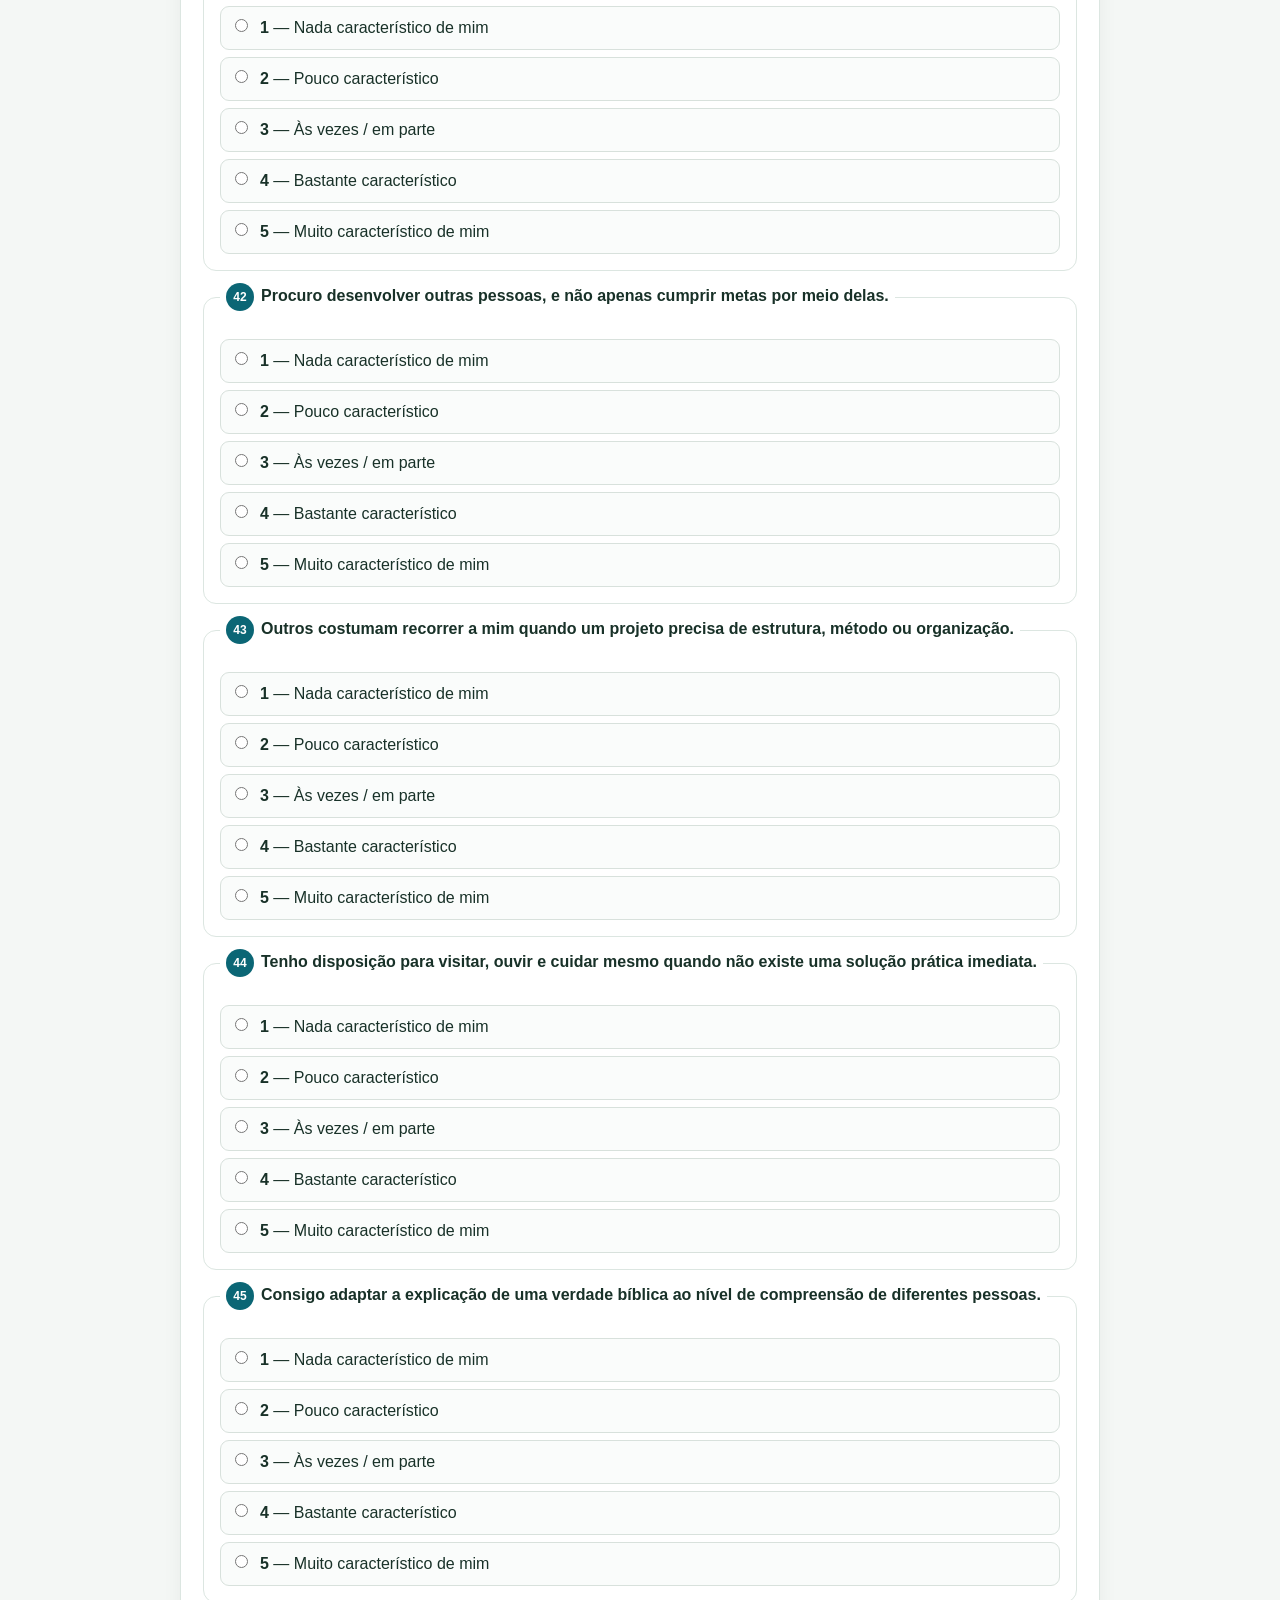
==== commit 972b425d: "Ajusta página pública do teste de dons" ====
--- a/teste-dons-piba/index.html
+++ b/teste-dons-piba/index.html
@@ -1 +1 @@
-<!doctype html><html lang="pt-BR"><head><meta charset="utf-8"><meta name="viewport" content="width=device-width,initial-scale=1"><title>Teste de Dons Espirituais — PIB no Âncora</title><link rel="stylesheet" href="style.css"></head><body><header><div class="wrap brand"><div class="mark">⚓</div><div><small>Primeira Igreja Batista no Âncora</small><h1>Teste de Dons Espirituais</h1></div></div></header><main class="wrap"><section class="card"><h2>Antes de começar</h2><p>Este questionário é um instrumento indicativo. O resultado deve ser confirmado pelas Escrituras, oração, serviço e discernimento da igreja.</p></section><form id="test" class="card"><h2>Parte 1 — Dons de exercício ordinário</h2><div id="ordinary"></div><h2>Parte 2 — Manifestações especiais</h2><div id="special"></div><button type="submit" class="primary">Ver resultados</button><div id="error" class="error">Responda todas as perguntas.</div></form><section id="results"><div class="card"><h2>Principais indicações</h2><div id="top" class="topgrid"></div></div><div class="card"><h2>Perfil completo</h2><div id="full"></div></div><div class="card"><h2>Manifestações especiais</h2><div id="specialResults" class="specialgrid"></div></div></section></main><script src="data1.js"></script><script src="data2.js"></script><script src="app.js"></script></body></html>+<!doctype html><html lang="pt-BR"><head><meta charset="utf-8"><meta name="viewport" content="width=device-width,initial-scale=1"><title>Teste de Dons Espirituais — PIB no Âncora</title><link rel="stylesheet" href="style.css"></head><body><header><div class="wrap brand"><div class="mark">⚓</div><div><small>Primeira Igreja Batista no Âncora</small><h1>Teste de Dons Espirituais</h1></div></div></header><main class="wrap"><section class="card"><h2>Antes de começar</h2><p>Este questionário é um <strong>instrumento indicativo</strong>. Ele não determina infalivelmente quais dons o Espírito Santo concedeu e não substitui as Escrituras, a oração, o serviço, os frutos observados e o discernimento da igreja.</p><div class="notice"><strong>Responda pensando em sua experiência real.</strong> Não marque aquilo que gostaria de ser, mas aquilo que de fato costuma caracterizar sua vida e seu serviço.</div><div class="profile"><label>Nome (opcional)<input id="name" autocomplete="name"></label><label>PGM / grupo (opcional)<input id="pgm"></label></div></section><form id="test" class="card"><h2>Parte 1 — Dons de exercício ordinário</h2><p class="muted">Use a escala de 1 a 5.</p><div id="ordinary"></div><h2 class="section-title">Parte 2 — Manifestações especiais</h2><p class="muted">Aqui o teste não afirma que você “possui” um dom. Ele apenas registra experiências que, quando presentes, devem ser examinadas com sobriedade e acompanhamento pastoral.</p><div id="special"></div><div class="actions"><button type="submit" class="primary">Ver indicação de resultados</button><button type="reset" class="secondary">Limpar respostas</button></div><div id="error" class="error">Responda todas as perguntas antes de calcular o resultado.</div></form><section id="results"><div class="card"><h2>Suas principais indicações</h2><p>As maiores pontuações apontam áreas que merecem ser experimentadas e confirmadas no serviço cristão.</p><div id="top" class="topgrid"></div></div><div class="card"><h2>Perfil completo</h2><div id="full"></div></div><div class="card"><h2>Manifestações especiais</h2><p>Nenhum resultado abaixo deve ser tratado como diagnóstico espiritual. Relatos relevantes devem ser levados ao discernimento bíblico, pastoral e comunitário.</p><div id="specialResults" class="specialgrid"></div></div><div class="card"><h2>Como interpretar</h2><p>Uma pontuação alta não transforma alguém em pastor, diácono ou líder oficial. Os ofícios da igreja exigem qualificações bíblicas, chamado e reconhecimento congregacional.</p><p><strong>O próximo passo é servir.</strong> Converse com seu líder de PGM, experimente áreas de ministério e peça que irmãos maduros observem os frutos.</p><div class="actions"><button type="button" class="secondary" onclick="window.print()">Imprimir / salvar em PDF</button><button type="button" class="secondary" id="copy">Copiar resumo</button></div></div><div class="card contact"><h2>Quer conversar sobre seu resultado?</h2><p>Se você deseja se aprofundar no estudo dos dons, precisa de ajuda para interpretar o resultado ou gostaria de aconselhamento, estou à disposição.</p><p><strong>Pr. Diogo Xavier</strong><br>Pastor de Missões — PIB no Âncora<br>WhatsApp: +55 22 99749-7445</p></div></section></main><footer class="wrap">PIB no Âncora · instrumento de apoio ao discipulado e ao serviço cristão.</footer><script src="data1.js"></script><script src="data2.js"></script><script src="app.js"></script></body></html>
